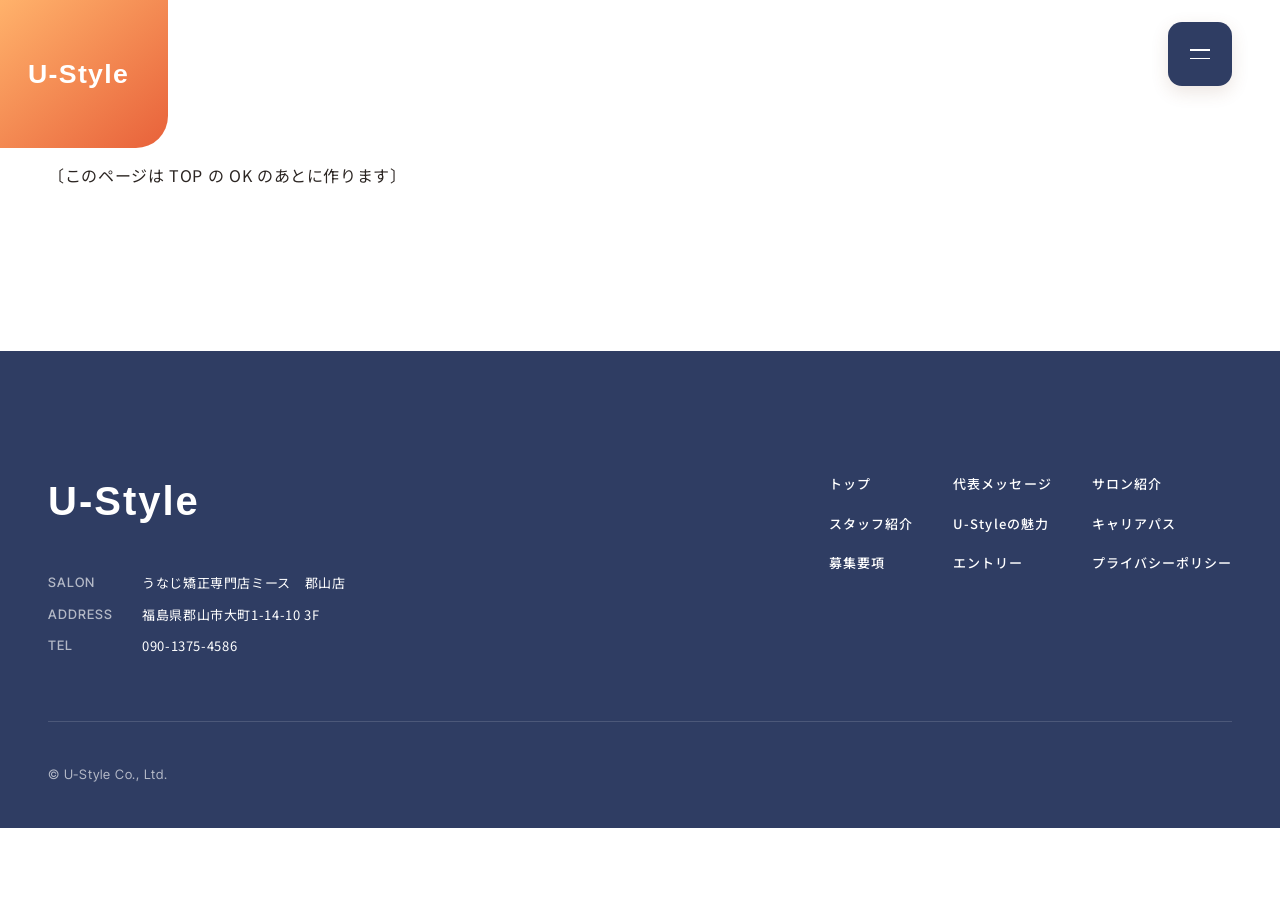
==== appeal/index.html @ cb7e6b41 "表示を更新（2026-11-25）" ====
<!doctype html>
<html lang="ja">
<head>
<meta charset="utf-8">
<meta name="viewport" content="width=device-width, initial-scale=1">
<meta name="robots" content="noindex, nofollow">
<meta name="generator" content="SPINOVA HP kit v1.0 master">
<title>U-Styleの魅力｜U-Style株式会社 採用サイト</title>
<meta name="description" content="〔このページの説明を1文で〕">
<meta property="og:type" content="article">
<meta property="og:site_name" content="U-Style株式会社 採用サイト">
<meta property="og:title" content="U-Styleの魅力｜U-Style株式会社 採用サイト">
<meta property="og:description" content="〔このページの説明を1文で〕">
<meta property="og:url" content="https://example-hp.pages.dev/appeal/">
<meta property="og:image" content="https://example-hp.pages.dev/assets/ogp.jpg?v=20261124a">
<meta property="og:image:width" content="1200">
<meta property="og:image:height" content="630">
<meta name="twitter:card" content="summary_large_image">
<meta name="twitter:image" content="https://example-hp.pages.dev/assets/ogp.jpg?v=20261124a">
<link rel="preconnect" href="https://fonts.googleapis.com">
<link rel="preconnect" href="https://fonts.gstatic.com" crossorigin>
<link href="https://fonts.googleapis.com/css2?family=Inter+Tight:wght@500;800&family=Noto+Sans+JP:wght@400;500;700&family=Shippori+Mincho+B1:wght@600&family=Zen+Kurenaido&display=swap" rel="stylesheet">
<link rel="icon" href="../assets/favicon.ico?v=20261125103106" sizes="any">
<link rel="icon" href="../assets/favicon-32.png?v=20261125103106" type="image/png" sizes="32x32">
<link rel="apple-touch-icon" href="../assets/apple-touch-icon.png?v=20261125103106">
<link rel="stylesheet" href="../tokens.css?v=20261125103106">
<link rel="stylesheet" href="../base.css?v=20261125103106">
<link rel="stylesheet" href="../style.css?v=20261125103106">
</head>
<body class="is-sub is-sub--appeal">

<header class="header header--corner">
  <a class="logo" href="../" aria-label="U-Style株式会社 トップへ">
    <img class="logo__w" src="../assets/logo_w.svg?v=20261125103106" alt="" width="168" height="60">
    <img class="logo__c" src="../assets/logo.svg?v=20261125103106" alt="" width="168" height="60">
  </a>
  <div class="header__acts">
    <button class="menu-btn" type="button" aria-expanded="false" aria-controls="drawer" aria-label="メニューを開く"><span></span><span></span></button>
  </div>
</header>

<div class="drawer" id="drawer">
  <ul class="drawer__list">
    <li style="--i:0"><a href="../"><span class="drawer__en" aria-hidden="true">TOP</span><span class="drawer__ja">トップ</span></a></li>
    <li style="--i:1"><a href="../message/"><span class="drawer__en" aria-hidden="true">MESSAGE</span><span class="drawer__ja">代表メッセージ</span></a></li>
    <li style="--i:2"><a href="../salon/"><span class="drawer__en" aria-hidden="true">SALON</span><span class="drawer__ja">サロン紹介</span></a></li>
    <li style="--i:3"><a href="../staff/"><span class="drawer__en" aria-hidden="true">STAFF</span><span class="drawer__ja">スタッフ紹介</span></a></li>
    <li style="--i:4"><a href="../appeal/" aria-current="page"><span class="drawer__en" aria-hidden="true">ABOUT U-Style</span><span class="drawer__ja">U-Styleの魅力</span></a></li>
    <li style="--i:5"><a href="../career/"><span class="drawer__en" aria-hidden="true">CAREER PATH</span><span class="drawer__ja">キャリアパス</span></a></li>
    <li style="--i:6"><a href="../requirements/"><span class="drawer__en" aria-hidden="true">RECRUIT</span><span class="drawer__ja">募集要項</span></a></li>
    <li style="--i:7"><a href="../entry/"><span class="drawer__en" aria-hidden="true">ENTRY</span><span class="drawer__ja">エントリー</span></a></li>
    <li style="--i:8"><a href="../privacy/"><span class="drawer__en" aria-hidden="true">PRIVACY POLICY</span><span class="drawer__ja">プライバシーポリシー</span></a></li>
  </ul>
</div>

<main>
<section class="sec" data-todo data-page-todo><div class="wrap"><p>〔このページは TOP の OK のあとに作ります〕</p></div></section>

</main>

<footer class="footer">
  <div class="wrap footer__top">
    <div class="footer__co">
      <a class="footer__logo" href="../" aria-label="U-Style株式会社 トップへ"><img src="../assets/logo_w.svg?v=20261125103106" alt="" width="168" height="60" loading="lazy"></a>
      <dl class="footer__info">
        <dt>SALON</dt><dd>うなじ矯正専門店ミース　郡山店</dd>
        <dt>ADDRESS</dt><dd>福島県郡山市大町<span class="nb">1-14-10 3F</span></dd>
        <dt>TEL</dt><dd><a class="nb" href="tel:09013754586">090-1375-4586</a></dd>
      </dl>
    </div>
    <ul class="footer__nav">
      <li><a href="../">トップ</a></li>
      <li><a href="../message/">代表メッセージ</a></li>
      <li><a href="../salon/">サロン紹介</a></li>
      <li><a href="../staff/">スタッフ紹介</a></li>
      <li><a href="../appeal/">U-Styleの魅力</a></li>
      <li><a href="../career/">キャリアパス</a></li>
      <li><a href="../requirements/">募集要項</a></li>
      <li><a href="../entry/">エントリー</a></li>
      <li><a href="../privacy/">プライバシーポリシー</a></li>
    </ul>
  </div>
  <p class="wrap footer__copy">© U-Style Co., Ltd.</p>
</footer>

<script src="../site.js?v=20261125103106"></script>
</body>
</html>
---- tokens.css ----
:root {
  
  --c-base: #ffffff;
  --c-cream: #fff9f6;    
  --c-peach: #fbeee5;    
  --c-sub: #ff7f55;      
  --c-sub-deep: #e8613a;
  --c-sub-ink: #a8401f;
  --c-sub-ghost: rgba(255, 255, 255, 0.16);
  --c-accent: #ff7f55;
  --c-accent-2: #ffb26b;  
  --c-pink: #e8508a;      
  --c-navy: #2f3d63;      
  --c-pale: #fbeee5;
  --c-ink: #2b2522;
  --c-ink-soft: #6b5f59;
  --c-line: #efdcd0;
  --c-dark: #2f3d63;
  --c-dark-text: #ffffff;
  --c-dark-soft: rgba(255, 255, 255, 0.64);
  --c-dark-ghost: rgba(255, 255, 255, 0.14);
  --c-on-photo: #ffffff;
  --c-shade: rgba(8, 14, 36, 0.62);
  --c-shade-0: rgba(8, 14, 36, 0);
  --c-shade-side: rgba(12, 26, 69, 0.86);
  --c-wash: rgba(255, 249, 246, 0.86);   
  --c-wash-0: rgba(255, 249, 246, 0);
  --c-veil: rgba(255, 250, 247, 0.18);   
  --c-veil-0: rgba(255, 250, 247, 0.12);
  --c-tag: rgba(255, 255, 255, 0.92);    
  --c-drop: rgba(120, 70, 40, 0.14);     
  --c-ph-1: #f6e6dc;
  --c-ph-2: #8e9bb3;

  
  --ff-body: "Noto Sans JP", "Hiragino Sans", "Hiragino Kaku Gothic ProN", "Yu Gothic", sans-serif;
  --ff-en: "Inter Tight", "Helvetica Neue", Arial, sans-serif;
  --ff-min: "Shippori Mincho B1", "Hiragino Mincho ProN", "Yu Mincho", serif;
  --ff-hand: "Zen Kurenaido", "Klee One", "Hiragino Maru Gothic ProN", sans-serif;   

  
  --fs-body: 15px;
  --fw-body: 400;
  --lh-body: 1.95;
  --ls-body: 0.04em;
  --fs-small: 13px;
  --fs-label: 14px;
  --fs-nav: 14px;
  --fs-input: 16px;
  --fs-lead: clamp(22px, 2.8vw, 42px);
  --lh-lead: 1.55;
  --fs-head: clamp(20px, 2.2vw, 30px);
  --lh-head: 1.6;
  --fs-en-l: clamp(40px, 6.4vw, 112px);
  --lh-en: 0.9;
  --ls-en: -0.04em;

  
  --sp-1: 8px;
  --sp-p: 16px;
  --sp-b: 32px;
  --sp-g: 48px;
  --sp-s: 80px;
  --sec-y: 96px;
  --gutter: 20px;
  --frame: 10px;
  --wrap: 1200px;
  --radius: 12px;

  
  --header-h: 64px;
  --btn-arw: 40px;
  --label-col: 7em;

  
  --ease: cubic-bezier(0.22, 1, 0.36, 1);
  --dur-rv: 0.9s;
  --loading-dur: 1.4s;   
}
@media (min-width: 960px) {
  :root {
    --fs-body: 16px;
    --sp-p: 20px;
    --sp-b: 40px;
    --sp-g: 64px;
    --sp-s: 120px;
    --sec-y: 160px;
    --gutter: 48px;
    --frame: 16px;
    --header-h: 88px;
    --btn-arw: 46px;
  }
}
@media (min-width: 1600px) {
  :root { --fs-body: 17px; --wrap: 1400px; --sp-s: 140px; --sec-y: 190px; }
}
---- base.css ----
*, *::before, *::after { box-sizing: border-box; }
html { -webkit-text-size-adjust: 100%; scroll-padding-top: var(--header-h); }
body {
  margin: 0;
  background: var(--c-base);
  color: var(--c-ink);
  font-family: var(--ff-body);
  font-size: var(--fs-body);
  font-weight: var(--fw-body);
  line-height: var(--lh-body);
  letter-spacing: var(--ls-body);
  line-break: strict;
  word-break: keep-all;
  overflow-wrap: anywhere;
  overflow-x: clip;
}
img, svg { display: block; max-width: 100%; height: auto; }
a { color: inherit; text-decoration: none; }
ul, ol, dl, dd, figure { margin: 0; padding: 0; list-style: none; }
h1, h2, h3, p { margin: 0; font-weight: inherit; }

.nb { white-space: nowrap; }
.cl { display: inline-block; max-width: 100%; }
.vh { position: absolute; width: 1px; height: 1px; overflow: hidden; clip-path: inset(50%); white-space: nowrap; }

.wrap { width: min(100% - var(--gutter) * 2, var(--wrap)); margin-inline: auto; }
.sec { position: relative; padding-block: var(--sec-y); }
.txt { display: grid; gap: var(--sp-p); }
.lead { font-family: var(--ff-min); font-weight: 600; font-size: var(--fs-lead); line-height: var(--lh-lead); letter-spacing: 0.06em; }
.head3 { font-size: var(--fs-head); line-height: var(--lh-head); font-weight: 700; letter-spacing: 0.06em; }

.ttl { display: grid; gap: var(--sp-p); }
.ttl__en {
  display: flex;
  flex-wrap: wrap;
  column-gap: 0.22em;
  font-family: var(--ff-en);
  font-weight: 800;
  font-size: var(--fs-en-l);
  line-height: var(--lh-en);
  letter-spacing: var(--ls-en);
}
.ttl__ja { display: flex; align-items: center; gap: 12px; font-size: var(--fs-label); font-weight: 500; letter-spacing: 0.12em; }
.ttl__ja::before { content: ""; width: 24px; height: 1px; background: currentColor; }

.mask { display: block; overflow: hidden; white-space: nowrap; padding: 0.14em 0.1em 0.08em; margin: -0.14em -0.1em -0.08em; }
.mask > span { display: block; transform: translateY(105%); transition: transform 1.1s var(--ease); }
.is-on > .mask > span { transform: none; transition-delay: calc(var(--m, 0) * 0.1s); }   

.btn {
  display: inline-flex;
  align-items: center;
  gap: 24px;
  padding: 6px 6px 6px 30px;
  border: 1px solid currentColor;
  border-radius: 999px;
  font-size: var(--fs-label);
  font-weight: 700;
  letter-spacing: 0.08em;
  transition: background-color 0.35s var(--ease), color 0.35s var(--ease), border-color 0.35s var(--ease);
}
.btn__arw {
  display: grid;
  place-items: center;
  width: var(--btn-arw);
  aspect-ratio: 1;
  border-radius: 50%;
  background: var(--c-sub);
  color: var(--c-base);
  transition: transform 0.35s var(--ease);
}
.btn__arw svg { width: 16px; }
.btn--w .btn__arw { background: var(--c-base); color: var(--c-sub); }
@media (hover: hover) {
  .btn:hover { background: var(--c-ink); color: var(--c-base); border-color: var(--c-ink); }
  .btn--w:hover { background: var(--c-base); color: var(--c-sub-deep); border-color: var(--c-base); }
  .btn:hover .btn__arw { transform: translateX(4px); }
}

.header {
  position: fixed;
  inset: 0 0 auto;
  z-index: 50;
  height: var(--header-h);
  display: flex;
  align-items: center;
  justify-content: space-between;
  padding-inline: var(--gutter);
  color: var(--c-on-photo);
  transition: background-color 0.4s var(--ease), color 0.4s var(--ease), box-shadow 0.4s var(--ease);
}
.header.is-scrolled { background: var(--c-base); color: var(--c-ink); box-shadow: 0 1px 0 var(--c-line); }
.logo { position: relative; display: block; width: clamp(150px, 14vw, 230px); }
.logo img { width: 100%; height: auto; transition: opacity 0.4s var(--ease); }
.logo__c { position: absolute; inset: 0; opacity: 0; }
.header.is-scrolled .logo__w { opacity: 0; }
.header.is-scrolled .logo__c { opacity: 1; }
.nav { display: none; }
.nav__list { display: flex; gap: clamp(24px, 2.4vw, 44px); font-size: var(--fs-nav); font-weight: 500; letter-spacing: 0.08em; white-space: nowrap; }
.nav__list a { position: relative; }
.nav__list a::after { content: ""; position: absolute; left: 0; right: 0; bottom: -6px; height: 1px; background: currentColor; transform: scaleX(0); transform-origin: right; transition: transform 0.4s var(--ease); }
.nav__list a[aria-current="page"]::after { transform: scaleX(1); }
@media (hover: hover) { .nav__list a:hover::after { transform: scaleX(1); transform-origin: left; } }
.header__acts { display: flex; align-items: center; gap: 10px; }
.pill {
  display: none;
  place-items: center;
  min-height: 44px;
  padding-inline: 26px;
  border-radius: 999px;
  background: var(--c-sub);
  color: var(--c-base);
  font-family: var(--ff-en);
  font-weight: 500;
  font-size: var(--fs-label);
  letter-spacing: 0.08em;
}
.menu-btn {
  display: grid;
  place-content: center;
  gap: 7px;
  width: 48px;
  aspect-ratio: 1;
  border: 0;
  border-radius: 50%;
  background: var(--c-sub);
  cursor: pointer;
}
.menu-btn span { display: block; width: 20px; height: 1.5px; background: var(--c-base); transition: transform 0.4s var(--ease); }
.menu-btn[aria-expanded="true"] span:first-child { transform: translateY(4.25px) rotate(45deg); }
.menu-btn[aria-expanded="true"] span:last-child { transform: translateY(-4.25px) rotate(-45deg); }
@media (min-width: 960px) {
  .nav { display: block; margin-left: auto; margin-right: clamp(28px, 2.6vw, 48px); }
  .pill { display: inline-grid; }
  .menu-btn { display: none; }
}

.drawer {
  position: fixed;
  inset: 0;
  z-index: 40;
  display: flex;
  flex-direction: column;
  gap: var(--sp-g);
  padding: calc(var(--header-h) + var(--sp-b)) var(--gutter) var(--sp-g);
  overflow: hidden auto;
  overscroll-behavior: contain;
  background: var(--c-sub);
  color: var(--c-base);
  clip-path: circle(0 at calc(100% - var(--gutter) - 24px) calc(var(--header-h) / 2));
  visibility: hidden;
  transition: clip-path 0.6s cubic-bezier(0.7, 0, 0.3, 1), visibility 0s 0.6s;
}
.drawer.is-open { clip-path: circle(150% at calc(100% - var(--gutter) - 24px) calc(var(--header-h) / 2)); visibility: visible; transition: clip-path 0.7s cubic-bezier(0.7, 0, 0.3, 1); }
.drawer > :first-child { margin-top: auto; }
.drawer > :last-child { margin-bottom: auto; }
.drawer__list { display: grid; gap: var(--sp-p); }
.drawer__list a { display: grid; gap: 2px; }
.drawer__en { font-family: var(--ff-en); font-weight: 800; font-size: 34px; line-height: 1; letter-spacing: -0.03em; }
.drawer__ja { font-size: var(--fs-small); letter-spacing: 0.12em; opacity: 0.8; }

.drawer__row { display: flex; align-items: center; justify-content: space-between; gap: var(--sp-p); }
.drawer__pm { position: relative; flex: none; width: 44px; aspect-ratio: 1; padding: 0; border: 1px solid var(--c-sub-ghost); border-radius: 50%; background: none; color: inherit; cursor: pointer; }
.drawer__pm::before, .drawer__pm::after { content: ""; position: absolute; left: 50%; top: 50%; width: 14px; height: 1.5px; margin: -0.75px 0 0 -7px; background: currentColor; transition: transform 0.35s var(--ease); }
.drawer__pm::after { transform: rotate(90deg); }
.drawer__has-sub.is-sub-open .drawer__pm::after { transform: none; }
.drawer__fold { display: grid; grid-template-rows: 0fr; visibility: hidden; transition: grid-template-rows 0.4s var(--ease), visibility 0s 0.4s; }
.drawer__has-sub.is-sub-open .drawer__fold { grid-template-rows: 1fr; visibility: visible; transition: grid-template-rows 0.4s var(--ease); }
.drawer__sub { display: grid; gap: var(--sp-1); min-height: 0; overflow: hidden; padding-left: var(--sp-p); }
.drawer__sub > li:first-child { padding-top: var(--sp-p); }
.drawer__sub a { display: block; padding-block: 4px; font-size: var(--fs-label); letter-spacing: 0.08em; }
.drawer__tel { display: grid; gap: 2px; padding-top: var(--sp-b); border-top: 1px solid var(--c-sub-ghost); }
.drawer__tel-label { font-size: var(--fs-small); }
.drawer__tel-num { font-family: var(--ff-en); font-weight: 500; font-size: 26px; letter-spacing: 0.04em; }
.drawer li, .drawer__tel { opacity: 0; }
.drawer.is-open li, .drawer.is-open .drawer__tel { animation: drawer-in 0.7s var(--ease) calc(0.25s + var(--i, 0) * 0.06s) both; }
@keyframes drawer-in { from { opacity: 0; transform: translateY(24px); } to { opacity: 1; transform: none; } }
@media (min-width: 960px) { .drawer { display: none; } }
html.is-locked { overflow: hidden; }

.sub-hero { padding-top: calc(var(--header-h) + var(--sp-s)); padding-bottom: var(--sp-g); }
.sub-hero + .sec { padding-top: var(--sp-g); }
.sub-hero__head { display: grid; gap: var(--sp-b); }
.crumb { display: flex; flex-wrap: wrap; gap: 0 12px; font-size: var(--fs-small); color: var(--c-ink-soft); }
.crumb li + li::before { content: "/"; margin-right: 12px; }

.info { display: grid; grid-template-columns: var(--label-col) 1fr; border-top: 1px solid var(--c-line); }
.info dt, .info dd { padding-block: var(--sp-p); border-bottom: 1px solid var(--c-line); }
.info dt { font-weight: 700; letter-spacing: 0.08em; }
.info dd { padding-left: var(--sp-p); }
@media (max-width: 599px) {
  .info { grid-template-columns: 1fr; }
  .info dt { padding-bottom: 0; border-bottom: 0; }
  .info dd { padding-left: 0; padding-top: var(--sp-1); }
}

.form { display: grid; gap: var(--sp-b); }
.field { display: grid; gap: var(--sp-1); }
.field__label { display: flex; align-items: center; gap: 10px; font-weight: 700; letter-spacing: 0.06em; }
.field__req { padding: 2px 8px; border-radius: 4px; background: var(--c-sub); color: var(--c-base); font-size: var(--fs-small); font-weight: 500; line-height: 1.6; }
.field__input {
  width: 100%;
  min-height: 52px;
  padding: 12px 16px;
  border: 1px solid var(--c-line);
  border-radius: 8px;
  background: var(--c-base);
  color: var(--c-ink);
  font: inherit;
  font-size: var(--fs-input);
}
textarea.field__input { min-height: 200px; resize: vertical; }

select.field__input {
  appearance: none;
  padding-right: 48px;
  background-image: linear-gradient(45deg, transparent 50%, currentColor 50%), linear-gradient(135deg, currentColor 50%, transparent 50%);
  background-position: calc(100% - 26px) 50%, calc(100% - 20px) 50%;
  background-size: 6px 6px;
  background-repeat: no-repeat;
}
.form__agree { display: flex; align-items: center; justify-content: center; gap: 10px; }
.form__send { justify-self: center; min-width: min(100%, 320px); justify-content: space-between; cursor: pointer; background: transparent; font: inherit; color: inherit; }

.footer { position: relative; overflow: hidden; background: var(--c-dark); color: var(--c-dark-text); padding-top: var(--sp-s); font-size: var(--fs-small); }
.footer__top { display: grid; gap: var(--sp-g); padding-bottom: var(--sp-g); border-bottom: 1px solid var(--c-dark-ghost); }
.footer__co { display: grid; gap: var(--sp-b); }
.footer__logo { display: block; width: min(240px, 70%); }
.footer__info { display: grid; grid-template-columns: 6em 1fr; gap: 8px 16px; line-height: 1.8; }
.footer__info dt { font-family: var(--ff-en); font-weight: 500; letter-spacing: 0.08em; color: var(--c-dark-soft); }
.footer__nav { display: grid; grid-template-columns: repeat(2, max-content); gap: 14px 40px; font-weight: 500; letter-spacing: 0.08em; }
.footer__copy { padding-block: var(--sp-b); font-family: var(--ff-en); color: var(--c-dark-soft); letter-spacing: 0.06em; }
@media (min-width: 960px) {
  .footer__top { grid-template-columns: 1fr auto; align-items: start; }
  .footer__nav { grid-template-columns: repeat(3, max-content); }
}

.loading { position: fixed; inset: 0; z-index: 90; display: grid; place-items: center; background: var(--c-base); pointer-events: none; animation: loading-out 0.8s var(--ease) var(--loading-dur) forwards; }
.loading__logo { width: min(220px, 56vw); animation: loading-in 0.9s var(--ease) both; }
@keyframes loading-out { to { opacity: 0; visibility: hidden; } }
@keyframes loading-in { from { opacity: 0; transform: translateY(12px); } }
@media (prefers-reduced-motion: reduce) { .loading { display: none; } }

.rv { opacity: 0; transform: translateY(28px); transition: opacity var(--dur-rv) var(--ease), transform var(--dur-rv) var(--ease); }
.rv.is-on { opacity: 1; transform: none; transition-delay: var(--rv-delay, 0s); }

@media (prefers-reduced-motion: reduce) {
  *, *::before, *::after { animation-duration: 0.01ms !important; animation-iteration-count: 1 !important; transition-duration: 0.01ms !important; }
}
---- style.css ----
.fv__photo, .about__photo, .media__img, .company__photo, .duo__photo, .row__img { overflow: hidden; background: var(--c-ph-1); }
.about__photo, .media__img, .company__photo, .row__img { position: relative; }
.fv__photo img, .about__photo img, .media__img img, .company__photo img, .duo__photo img, .row__img img { width: 100%; height: 100%; object-fit: cover; }

.header--corner { align-items: flex-start; padding-left: 0; padding-top: 0; }
.header--corner .logo { display: grid; place-items: center; width: 108px; height: 92px; padding: 0 16px; border-bottom-right-radius: 22px; background: linear-gradient(140deg, var(--c-accent-2), var(--c-sub-deep)); }
.header--corner .logo__c { display: none; }
.header--corner.is-scrolled .logo__w { opacity: 1; }
.header--corner .header__acts { padding-top: 14px; }
.header--corner .menu-btn { display: grid; width: 52px; border-radius: 12px; background: var(--c-navy); box-shadow: 0 6px 18px var(--c-drop); }
.header--corner.is-scrolled { background: none; box-shadow: none; }
#drawer { display: flex; background: var(--c-navy); }
@media (min-width: 960px) {
  .header--corner .logo { width: 168px; height: 148px; padding: 0 28px; border-bottom-right-radius: 32px; }
  .header--corner .header__acts { padding-top: 22px; }
  .header--corner .menu-btn { width: 64px; border-radius: 14px; }
}

.fv { position: relative; height: 100svh; min-height: 600px; overflow: hidden; background: var(--c-cream); }
.fv__pics { position: absolute; inset: 0; }
.fv__pic { position: absolute; inset: 0; overflow: hidden; background: var(--c-ph-1); }
.fv__pic img { width: 100%; height: 100%; object-fit: cover; object-position: 90% 0; animation: fv-zoom 3.5s var(--ease) both; }
.fv__pic::after { content: ""; position: absolute; inset: 0; background: linear-gradient(180deg, var(--c-veil) 0, var(--c-veil) 34%, var(--c-wash) 62%, var(--c-wash) 100%); }
.fv__body { position: absolute; z-index: 2; left: var(--gutter); right: var(--gutter); bottom: var(--sp-b); display: grid; gap: var(--sp-p); }
.fv__catch { display: grid; gap: 6px; justify-items: start; font-family: var(--ff-hand); font-weight: 400; font-size: clamp(30px, 8.6vw, 40px); line-height: 1.3; letter-spacing: 0.04em; color: var(--c-ink); transform: rotate(-4deg); transform-origin: left bottom; }
.fv__ln { position: relative; padding: 0 4px 8px; }
.fv__ln::after { content: ""; position: absolute; left: 0; right: -10px; bottom: 2px; height: 3px; border-radius: 3px; background: linear-gradient(90deg, var(--c-pink), var(--c-accent-2)); transform: scaleX(0); transform-origin: left; animation: fv-line 0.9s var(--ease) calc(0.9s + var(--n, 0) * 0.25s) both; }
.fv__ln:nth-child(2) { --n: 1; }
.fv__ln:nth-child(3) { --n: 2; }
.fv__ln--sub { font-size: 0.56em; color: var(--c-navy); }
.fv__tx { display: block; animation: fv-in 1s var(--ease) calc(0.6s + var(--n, 0) * 0.25s) both; }
.fv__tags { display: flex; flex-wrap: wrap; gap: 10px; margin-top: var(--sp-1); font-size: var(--fs-small); font-weight: 700; letter-spacing: 0.06em; }
.fv__tags li { position: relative; padding: 9px 18px 9px 38px; border-radius: 999px; background: var(--c-tag); box-shadow: 0 4px 14px var(--c-drop); animation: fv-in 0.9s var(--ease) calc(1.5s + var(--n, 0) * 0.12s) both; }
.fv__tags li:nth-child(2) { --n: 1; }
.fv__tags li:nth-child(3) { --n: 2; }
.fv__tags li::before { content: ""; position: absolute; left: 17px; top: 50%; width: 11px; height: 6px; margin-top: -5px; border-left: 3px solid var(--c-sub); border-bottom: 3px solid var(--c-sub); transform: rotate(-45deg); }
.fv__cta { display: flex; align-items: center; justify-content: center; gap: 14px; min-height: 60px; padding: 0 32px; border-radius: 10px; background: linear-gradient(100deg, var(--c-sub), var(--c-sub-deep)); color: var(--c-base); font-size: 19px; font-weight: 700; letter-spacing: 0.08em; box-shadow: 0 10px 24px var(--c-drop); animation: fv-in 0.9s var(--ease) 1.8s both; }
.fv__cta svg { width: 24px; flex: none; transition: transform 0.4s var(--ease); }
.fv__cta:hover svg { transform: translateX(5px); }
@keyframes fv-zoom { from { transform: scale(1.2); } }
@keyframes fv-in { from { opacity: 0; transform: translateY(18px); } }
@keyframes fv-line { to { transform: scaleX(1); } }
body:has(.loading) :is(.fv__pic img, .fv__tx, .fv__tags li, .fv__cta) { animation-delay: calc(var(--loading-dur) + 0.2s + var(--n, 0) * 0.2s); }
body:has(.loading) .fv__ln::after { animation-delay: calc(var(--loading-dur) + 0.6s + var(--n, 0) * 0.25s); }
@media (min-width: 960px) {
  .fv { min-height: 640px; max-height: 1080px; }
  .fv__pic img { object-position: 50% 10%; }
  .fv__pic::after { background: linear-gradient(90deg, var(--c-wash) 0, var(--c-veil) 46%, var(--c-veil-0) 72%), var(--c-veil-0); }
  .fv__body { left: 8%; right: 8%; top: 31%; bottom: 8%; grid-template-columns: auto 1fr; grid-template-rows: auto 1fr; column-gap: var(--sp-g); row-gap: 0; }
  .fv__catch { grid-column: 1 / -1; font-size: clamp(50px, 4.4vw, 80px); gap: 10px; }
  .fv__ln::after { height: 4px; }
  .fv__tags { align-self: end; gap: 16px; font-size: 16px; }
  .fv__tags li { padding: 12px 24px 12px 46px; }
  .fv__tags li::before { left: 21px; }
  .fv__cta { align-self: end; justify-self: end; min-width: 400px; min-height: 72px; font-size: 20px; }
}
@media (prefers-reduced-motion: reduce) {
  .fv :is(.fv__pic img, .fv__tx, .fv__tags li, .fv__cta) { animation: none; }
  .fv .fv__ln::after { animation: none; transform: none; }
}

.hd { display: grid; gap: 10px; justify-items: start; }
.hd--c { justify-items: center; text-align: center; }
.hd__en { font-family: var(--ff-en); font-weight: 500; font-size: var(--fs-small); letter-spacing: 0.4em; color: var(--c-sub-deep); }
.hd__ja { font-size: clamp(26px, 3vw, 40px); font-weight: 700; line-height: 1.4; letter-spacing: 0.06em; }
.sec__more { margin-top: var(--sp-g); display: flex; justify-content: center; }
.msg__lead, .salon__lead, .staff__lead, .career__lead, .req__lead { font-size: clamp(19px, 2vw, 26px); font-weight: 700; line-height: 1.7; letter-spacing: 0.06em; }

.msg { background: var(--c-cream); }
.msg__in { display: grid; gap: var(--sp-g); align-items: center; }
.msg__txt { display: grid; gap: var(--sp-b); justify-items: start; }
.msg__txt > .hd { margin-bottom: var(--sp-1); }
.msg__pic { overflow: hidden; border-radius: var(--radius); background: var(--c-peach); }
.msg__pic img { width: 100%; aspect-ratio: 3 / 2; object-fit: cover; }
@media (min-width: 960px) { .msg__in { grid-template-columns: 1fr 1fr; column-gap: var(--sp-s); } }

.salon { background: var(--c-peach); }
.salon__in { display: grid; }
.salon__pic { overflow: hidden; border-radius: var(--radius); }
.salon__pic img { width: 100%; aspect-ratio: 4 / 3; object-fit: cover; }
.salon__card { position: relative; display: grid; gap: var(--sp-b); justify-items: start; margin: calc(var(--sp-g) * -1) var(--sp-p) 0; padding: var(--sp-g) var(--sp-b); border-radius: var(--radius); background: var(--c-base); box-shadow: 0 12px 32px var(--c-drop); }
@media (min-width: 960px) {
  .salon__in { grid-template-columns: 7fr 5fr; align-items: center; }
  .salon__card { margin: 0 0 0 calc(var(--sp-s) * -1); padding: var(--sp-s) var(--sp-g); }
}

.staff { background: var(--c-cream); overflow: hidden; }
.staff__in { display: grid; gap: var(--sp-g); align-items: center; }
.staff__txt { display: grid; gap: var(--sp-b); justify-items: start; }
.staff__pics { position: relative; padding-bottom: 18%; }
.staff__pic { overflow: hidden; border-radius: var(--radius); }
.staff__pic img { width: 100%; height: 100%; object-fit: cover; }
.staff__pic--main { width: 62%; aspect-ratio: 3 / 4; }
.staff__pic--main img { object-position: 50% 10%; }
.staff__pic--sub { position: absolute; right: 0; bottom: 0; width: 54%; aspect-ratio: 3 / 2; border: 6px solid var(--c-base); box-shadow: 0 12px 32px var(--c-drop); }
@media (min-width: 960px) { .staff__in { grid-template-columns: 5fr 7fr; column-gap: var(--sp-s); } .staff__pics { padding-bottom: 12%; } .staff__pic--main { width: 56%; margin-left: 6%; } }

.appeal { background: var(--c-peach); }
.pts { display: grid; gap: var(--sp-b); margin-top: var(--sp-g); }
.pt { display: grid; gap: var(--sp-p); justify-items: center; align-content: start; padding: var(--sp-g) var(--sp-p); border-radius: calc(var(--radius) * 1.5); background: var(--c-base); text-align: center; }
.pt__ic { width: 64px; color: var(--c-sub-deep); }
.pt__en { font-family: var(--ff-en); font-weight: 500; font-size: var(--fs-small); letter-spacing: 0.12em; color: var(--c-sub-deep); }
.pt__ttl { font-size: clamp(20px, 1.6vw, 23px); font-weight: 700; line-height: 1.45; letter-spacing: 0.04em; }
.pt__mk { padding: 0 4px; background: linear-gradient(transparent 62%, var(--c-peach) 62%); -webkit-box-decoration-break: clone; box-decoration-break: clone; }
.pt__txt { font-size: var(--fs-label); line-height: 1.9; color: var(--c-ink-soft); }
@media (min-width: 640px) { .pts { grid-template-columns: repeat(2, 1fr); } }
@media (min-width: 1100px) { .pts { grid-template-columns: repeat(4, 1fr); } }

.req { overflow: hidden; }
.req__bg { position: absolute; inset: 0; }
.req__bg img { width: 100%; height: 100%; object-fit: cover; }
.req__bg::after { content: ""; position: absolute; inset: 0; background: var(--c-veil); }
.req__card { position: relative; display: grid; gap: var(--sp-b); justify-items: center; max-width: 720px; margin-inline: auto; padding: var(--sp-g) var(--sp-b); border-radius: var(--radius); background: var(--c-tag); text-align: center; box-shadow: 0 12px 32px var(--c-drop); }
@media (min-width: 960px) { .req__card { padding: var(--sp-s) var(--sp-g); } }

.career { background: var(--c-cream); }
.career__in { display: grid; gap: var(--sp-g); }
.career__txt { display: grid; gap: var(--sp-b); justify-items: start; }
.career__pic { overflow: hidden; border-radius: var(--radius); box-shadow: 0 12px 32px var(--c-drop); }
.career__pic img { width: 100%; aspect-ratio: 1600 / 902; object-fit: cover; }
@media (min-width: 960px) { .career__in { grid-template-columns: 4fr 8fr; align-items: center; column-gap: var(--sp-s); } }

.entry-band { padding-block: var(--sp-s); background: linear-gradient(120deg, var(--c-peach), var(--c-cream) 50%, var(--c-peach)); }
.entry-band__in { display: grid; gap: var(--sp-p); justify-items: center; text-align: center; }
.entry-band__en { font-family: var(--ff-en); font-weight: 500; font-size: clamp(48px, 7vw, 96px); line-height: 1; letter-spacing: 0.08em; color: var(--c-sub-deep); }
.entry-band__txt { font-size: clamp(17px, 1.6vw, 20px); font-weight: 700; letter-spacing: 0.08em; }
.entry-band__btn { justify-self: center; margin-top: var(--sp-p); width: min(100%, 420px); animation: none; }

.cards { display: grid; gap: var(--sp-b); }
.card { display: grid; gap: var(--sp-p); padding: var(--sp-b); border-radius: var(--radius); background: var(--c-sub-ink); color: var(--c-base); }
.card__no { font-family: var(--ff-en); font-weight: 800; font-size: 48px; line-height: 1; color: var(--c-accent); }
@media (min-width: 960px) { .cards { grid-template-columns: repeat(3, 1fr); } }

.rows { display: grid; gap: var(--sp-s); }
.row { display: grid; gap: var(--sp-b); }
.row__img { aspect-ratio: 3 / 2; border-radius: var(--radius); }
.row__txt { display: grid; gap: var(--sp-p); align-content: center; }
@media (min-width: 960px) {
  .row { grid-template-columns: 1fr 1fr; column-gap: var(--sp-s); }
  .row:nth-child(even) .row__img { order: 2; }
}

.contact__in { display: grid; gap: var(--sp-g); max-width: 760px; }
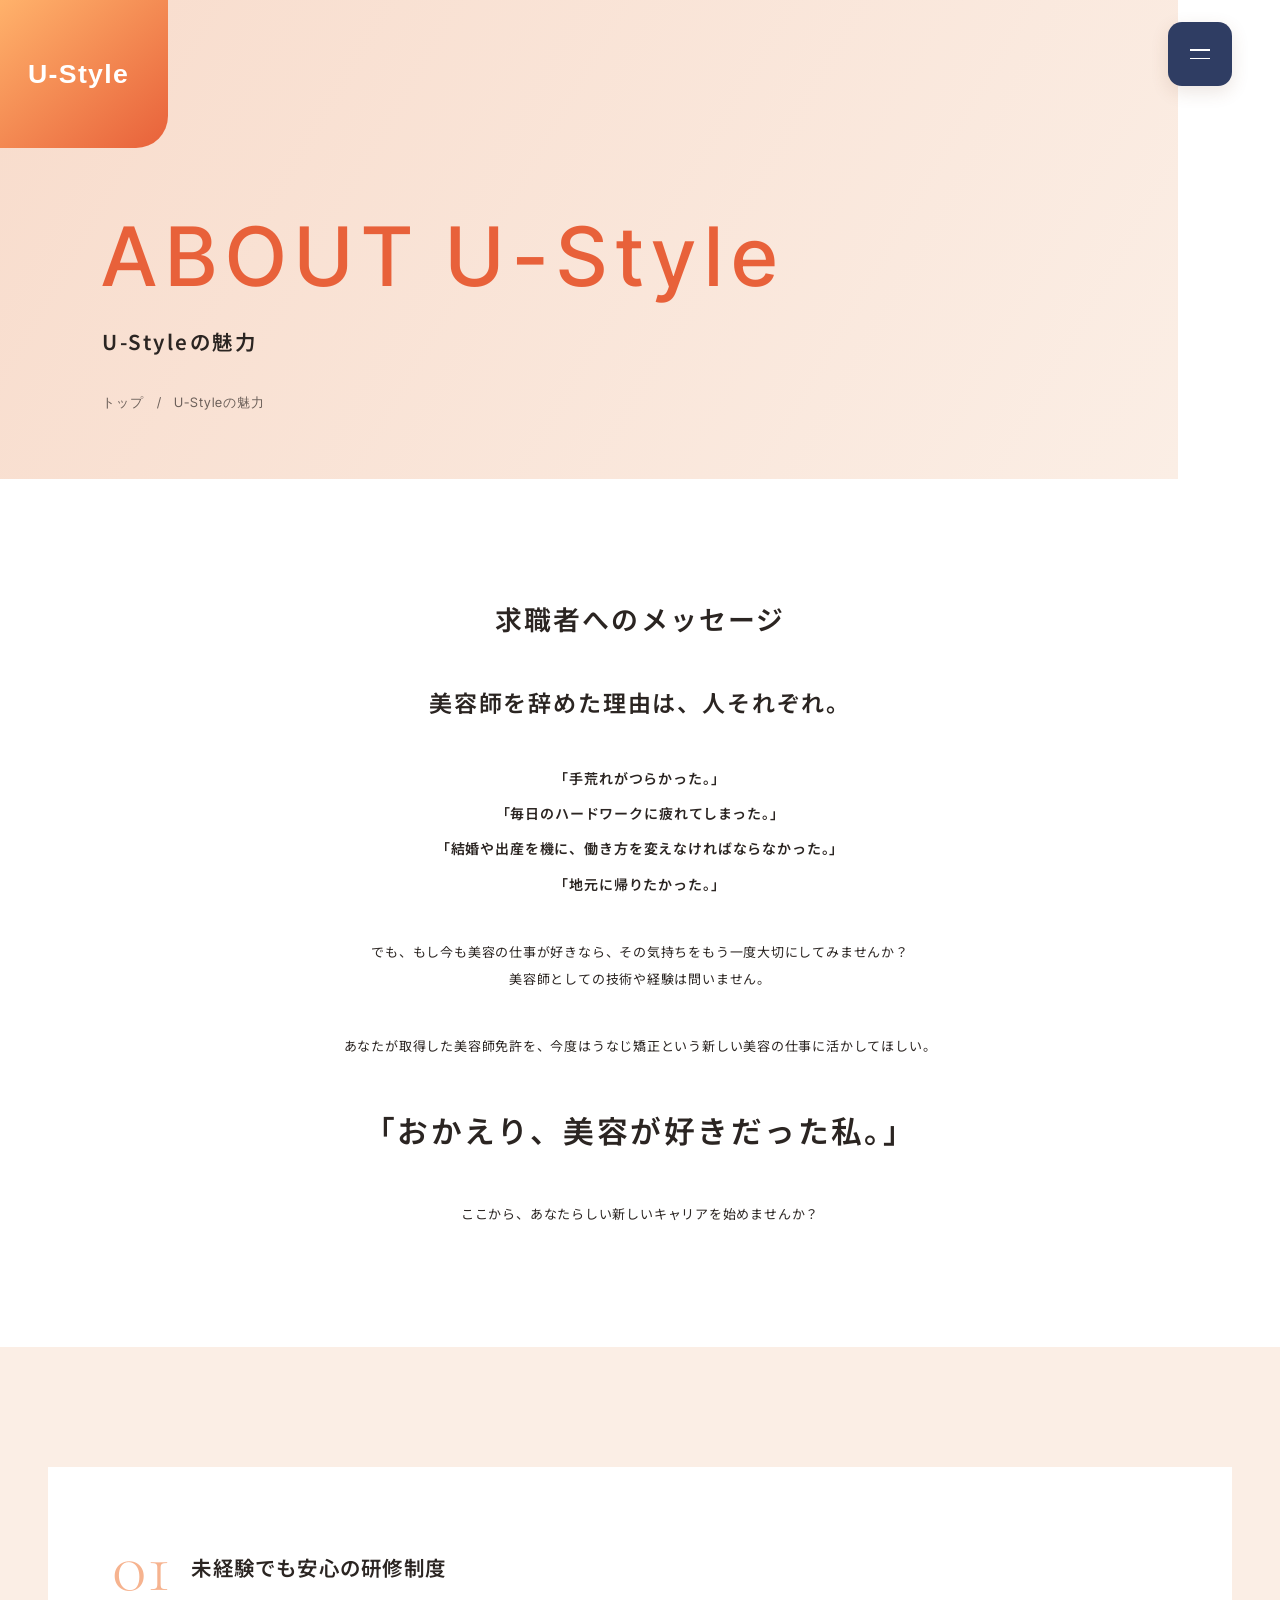
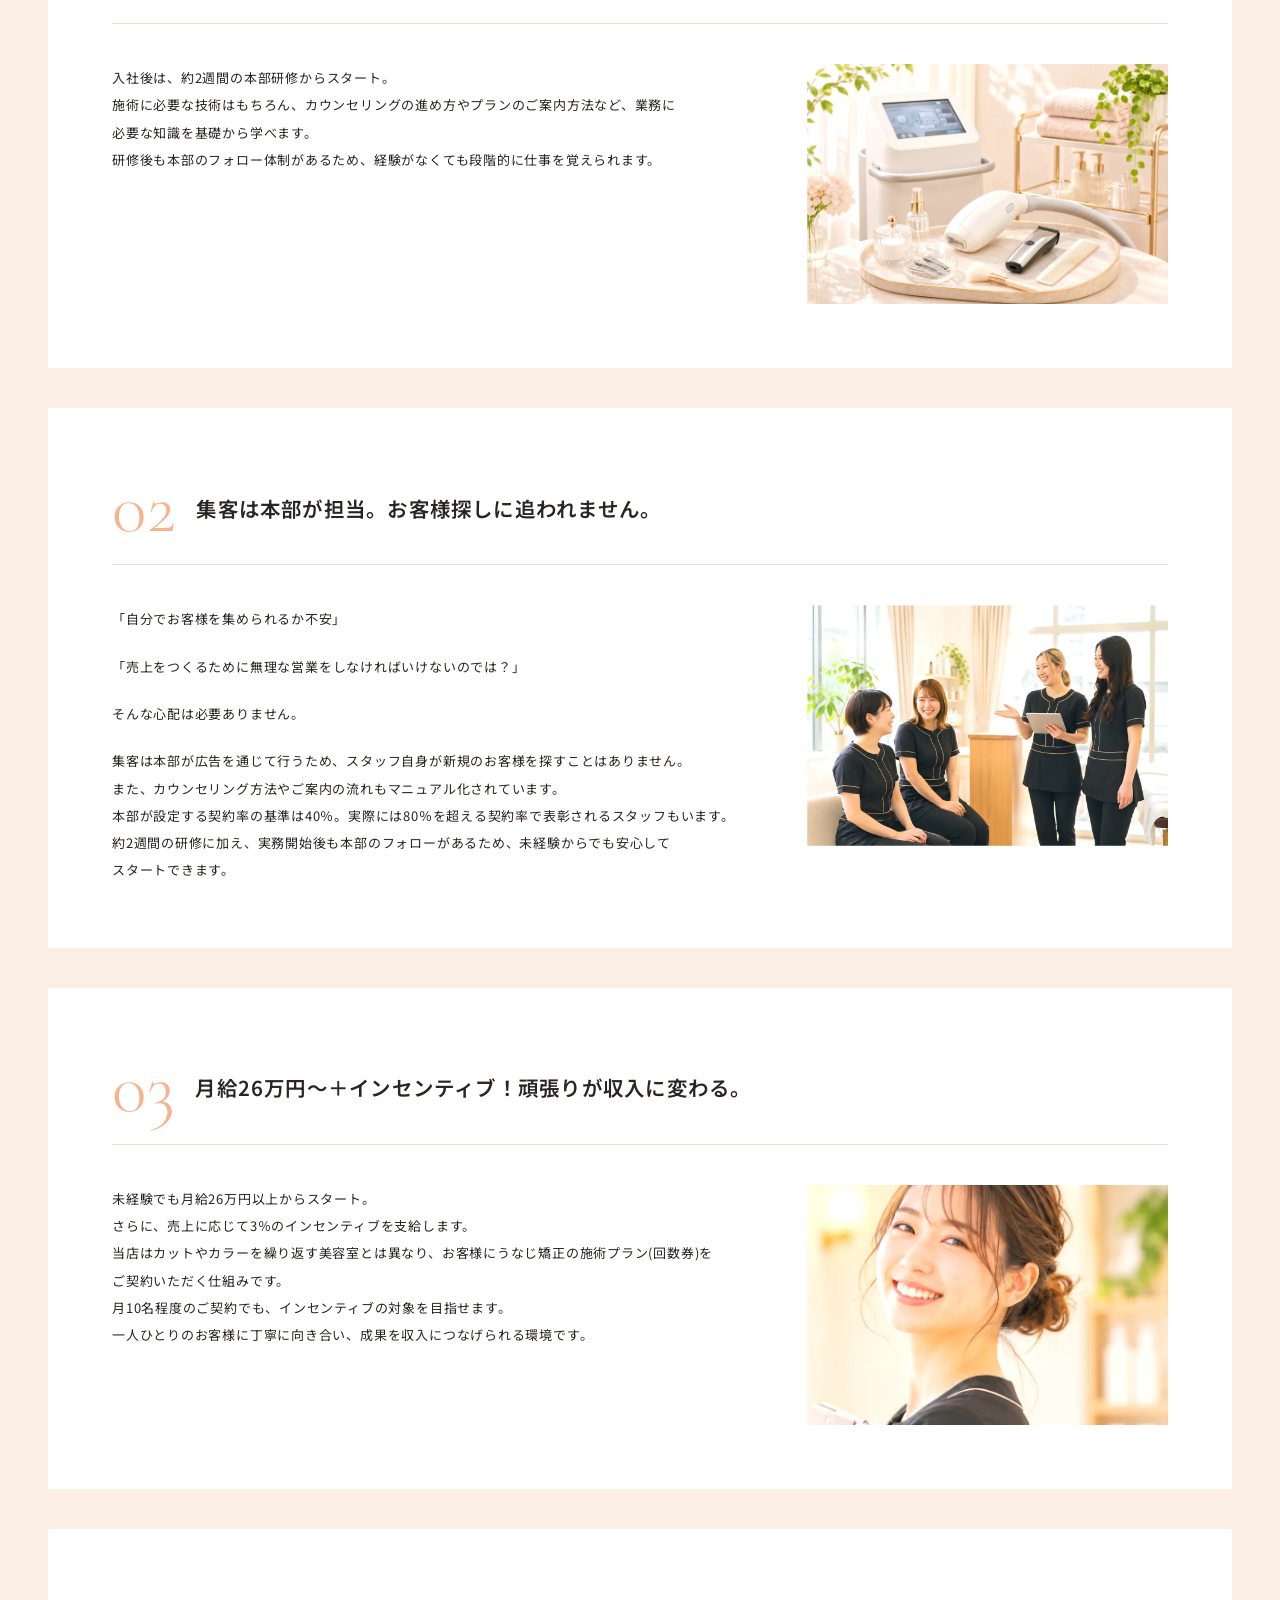
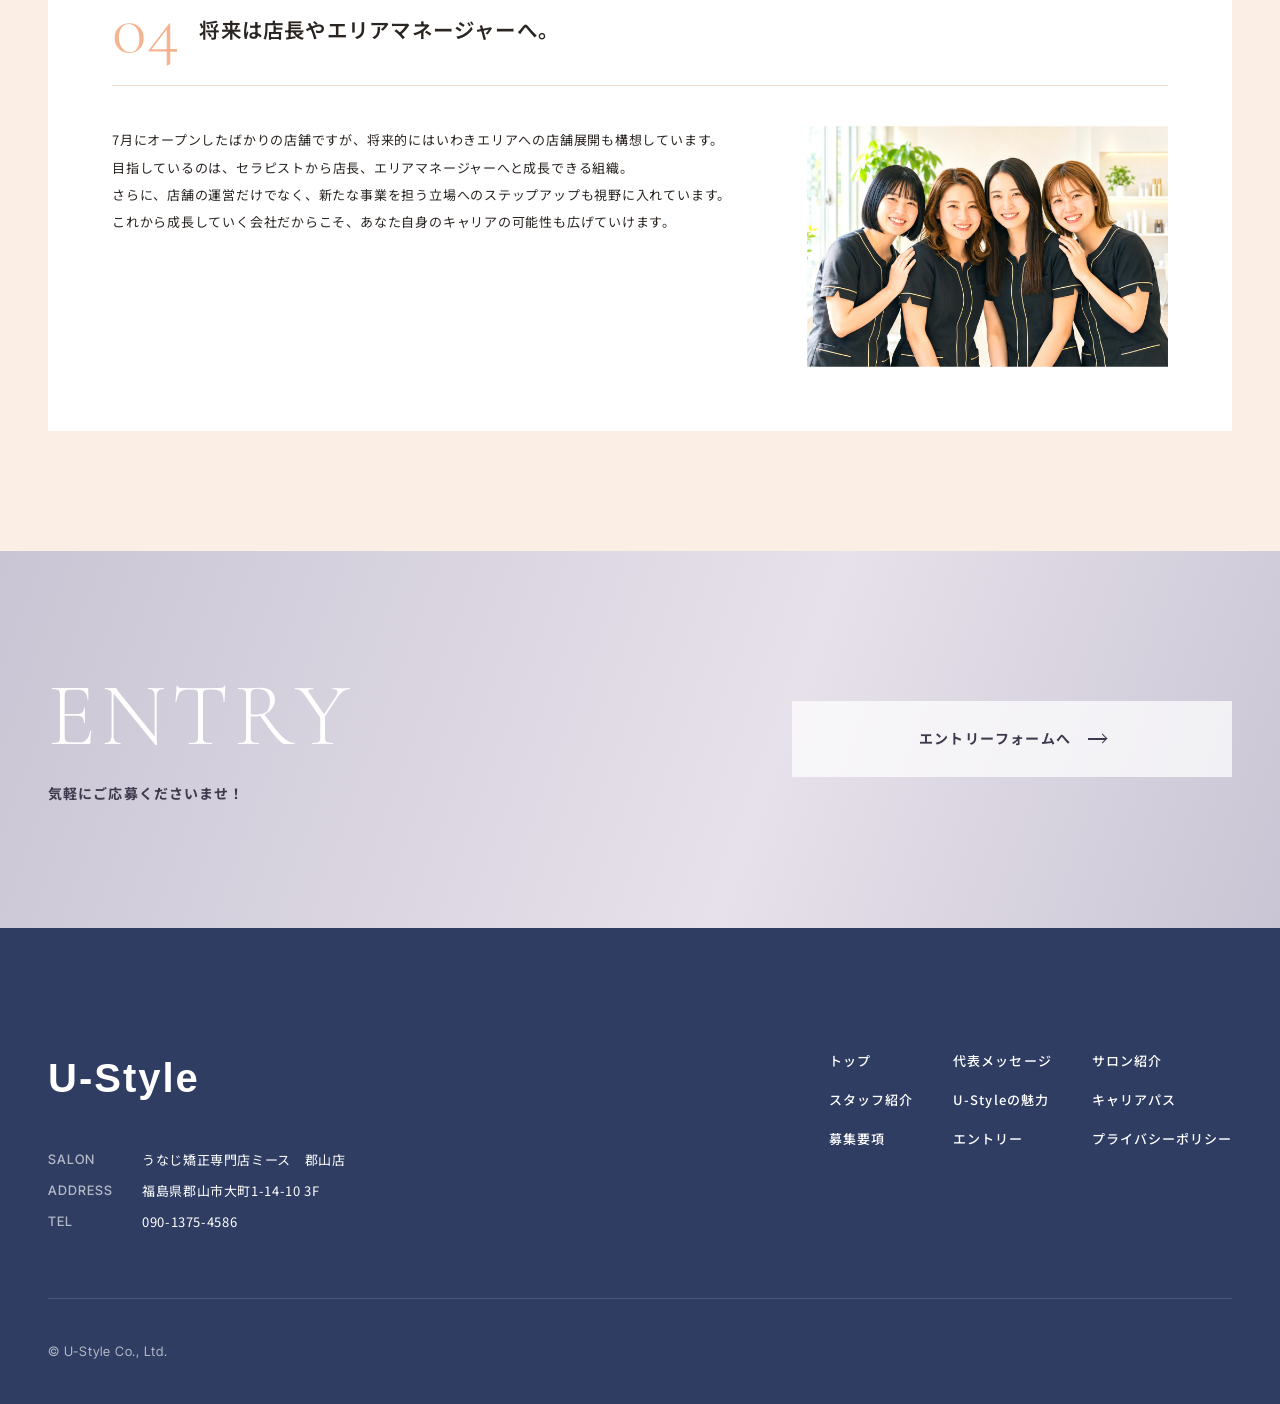
==== commit 9f91b6d0: "表示を更新（2026-11-26）" ====
--- a/appeal/index.html
+++ b/appeal/index.html
@@ -6,33 +6,33 @@
 <meta name="robots" content="noindex, nofollow">
 <meta name="generator" content="SPINOVA HP kit v1.0 master">
 <title>U-Styleの魅力｜U-Style株式会社 採用サイト</title>
-<meta name="description" content="〔このページの説明を1文で〕">
+<meta name="description" content="あなたが取得した美容師免許を、今度はうなじ矯正という新しい美容の仕事に活かしてほしい。U-Styleの魅力。">
 <meta property="og:type" content="article">
 <meta property="og:site_name" content="U-Style株式会社 採用サイト">
 <meta property="og:title" content="U-Styleの魅力｜U-Style株式会社 採用サイト">
-<meta property="og:description" content="〔このページの説明を1文で〕">
-<meta property="og:url" content="https://example-hp.pages.dev/appeal/">
-<meta property="og:image" content="https://example-hp.pages.dev/assets/ogp.jpg?v=20261124a">
+<meta property="og:description" content="あなたが取得した美容師免許を、今度はうなじ矯正という新しい美容の仕事に活かしてほしい。U-Styleの魅力。">
+<meta property="og:url" content="https://hse-inc.github.io/ustyle-hp/appeal/">
+<meta property="og:image" content="https://hse-inc.github.io/ustyle-hp/assets/ogp.jpg?v=20261124a">
 <meta property="og:image:width" content="1200">
 <meta property="og:image:height" content="630">
 <meta name="twitter:card" content="summary_large_image">
-<meta name="twitter:image" content="https://example-hp.pages.dev/assets/ogp.jpg?v=20261124a">
+<meta name="twitter:image" content="https://hse-inc.github.io/ustyle-hp/assets/ogp.jpg?v=20261124a">
 <link rel="preconnect" href="https://fonts.googleapis.com">
 <link rel="preconnect" href="https://fonts.gstatic.com" crossorigin>
-<link href="https://fonts.googleapis.com/css2?family=Inter+Tight:wght@500;800&family=Noto+Sans+JP:wght@400;500;700&family=Shippori+Mincho+B1:wght@600&family=Zen+Kurenaido&display=swap" rel="stylesheet">
-<link rel="icon" href="../assets/favicon.ico?v=20261125103106" sizes="any">
-<link rel="icon" href="../assets/favicon-32.png?v=20261125103106" type="image/png" sizes="32x32">
-<link rel="apple-touch-icon" href="../assets/apple-touch-icon.png?v=20261125103106">
-<link rel="stylesheet" href="../tokens.css?v=20261125103106">
-<link rel="stylesheet" href="../base.css?v=20261125103106">
-<link rel="stylesheet" href="../style.css?v=20261125103106">
+<link href="https://fonts.googleapis.com/css2?family=Inter+Tight:wght@500;800&family=Noto+Sans+JP:wght@400;500;700&family=Shippori+Mincho+B1:wght@600&family=Cormorant+Garamond:wght@300&family=Allura&display=swap" rel="stylesheet">
+<link rel="icon" href="../assets/favicon.ico?v=20261126134013" sizes="any">
+<link rel="icon" href="../assets/favicon-32.png?v=20261126134013" type="image/png" sizes="32x32">
+<link rel="apple-touch-icon" href="../assets/apple-touch-icon.png?v=20261126134013">
+<link rel="stylesheet" href="../tokens.css?v=20261126134013">
+<link rel="stylesheet" href="../base.css?v=20261126134013">
+<link rel="stylesheet" href="../style.css?v=20261126134013">
 </head>
 <body class="is-sub is-sub--appeal">
 
 <header class="header header--corner">
   <a class="logo" href="../" aria-label="U-Style株式会社 トップへ">
-    <img class="logo__w" src="../assets/logo_w.svg?v=20261125103106" alt="" width="168" height="60">
-    <img class="logo__c" src="../assets/logo.svg?v=20261125103106" alt="" width="168" height="60">
+    <img class="logo__w" src="../assets/logo_w.svg?v=20261126134013" alt="" width="168" height="60">
+    <img class="logo__c" src="../assets/logo.svg?v=20261126134013" alt="" width="168" height="60">
   </a>
   <div class="header__acts">
     <button class="menu-btn" type="button" aria-expanded="false" aria-controls="drawer" aria-label="メニューを開く"><span></span><span></span></button>
@@ -54,14 +54,77 @@
 </div>
 
 <main>
-<section class="sec" data-todo data-page-todo><div class="wrap"><p>〔このページは TOP の OK のあとに作ります〕</p></div></section>
+    <section class="phero">
+    <div class="phero__panel">
+      <p class="phero__en rv" aria-hidden="true"><span class="mask"><span>ABOUT</span></span><span class="mask"><span>U-Style</span></span></p>
+      <h1 class="phero__ja">U-Styleの<wbr>魅力</h1>
+      <ol class="crumb"><li><a href="../">トップ</a></li><li>U-Styleの<wbr>魅力</li></ol>
+    </div>
+  </section>
+
+  <section class="ap-msg">
+    <div class="wrap ap-msg__in rv">
+      <h2 class="hd__ja">求職者への<wbr>メッセージ</h2>
+      <p class="ap-msg__lead">美容師を<wbr>辞めた<wbr>理由は、<wbr>人それぞれ。</p>
+      <ul class="ap-msg__why" data-fx="list">
+        <li>「手荒れがつらかった。」</li>
+        <li>「毎日の<wbr>ハードワークに<wbr>疲れてしまった。」</li>
+        <li>「結婚や<wbr>出産を<wbr>機に、<wbr>働き方を<wbr>変えなければならなかった。」</li>
+        <li>「地元に<wbr>帰りたかった。」</li>
+      </ul>
+      <p class="txt">でも、<wbr>もし<wbr>今も<wbr>美容の<wbr>仕事が<wbr>好きなら、<wbr>その<wbr>気持ちをもう一度大切にしてみませんか？<br>美容師としての<wbr>技術や<wbr>経験は<wbr>問いません。</p>
+      <p class="txt">あなたが<wbr>取得した<wbr>美容師免許を、<wbr>今度はうなじ矯正という<wbr>新しい<wbr>美容の<wbr>仕事に<wbr>活かしてほしい。</p>
+      <p class="ap-msg__key"><span class="nb">「おかえり、</span><wbr><span class="nb">美容が好きだった私。」</span></p>
+      <p class="txt">ここから、<wbr>あなたらしい<wbr>新しい<wbr>キャリアを<wbr>始めませんか？</p>
+    </div>
+  </section>
+
+  <section class="pts">
+    <div class="wrap">
+      <ol class="pts__list">
+        <li class="pt">
+          <div class="pt__head" data-fx="slide"><p class="pt__no" aria-hidden="true">01</p><h2 class="pt__ttl">未経験でも<wbr>安心の<wbr>研修制度</h2></div>
+          <div class="pt__txt rv"><p class="txt">入社後は、<wbr>約2週間の<wbr>本部研修から<wbr>スタート。<br>施術に<wbr>必要な技術はもちろん、<wbr>カウンセリングの<wbr>進め方や<wbr>プランの<wbr>ご案内方法など、<wbr>業務に<wbr>必要な知識を<wbr>基礎から<wbr>学べます。<br>研修後も<wbr>本部の<wbr>フォロー体制があるため、<wbr>経験がなくても<wbr>段階的に<wbr>仕事を<wbr>覚えられます。</p></div>
+          <figure class="pt__pic" data-fx="wipe-r"><img src="../assets/recruit.webp?v=20261126134013" alt="" width="1600" height="1200" loading="lazy"></figure>
+        </li>
+        <li class="pt">
+          <div class="pt__head" data-fx="slide"><p class="pt__no" aria-hidden="true">02</p><h2 class="pt__ttl">集客は<wbr>本部が<wbr>担当。<wbr>お客様探しに<wbr>追われません。</h2></div>
+          <div class="pt__txt rv">
+            <p class="txt"><span class="hang">「自分で<wbr>お客様を<wbr>集められるか<wbr>不安」</span><span class="hang">「売上を<wbr>つくるために<wbr>無理な<wbr>営業を<wbr>しなければ<wbr>いけないのでは？」</span>そんな<wbr>心配は<wbr>必要ありません。</p>
+            <p class="txt">集客は<wbr>本部が<wbr>広告を<wbr>通じて<wbr>行うため、<wbr>スタッフ自身が<wbr>新規の<wbr>お客様を<wbr>探すことはありません。<br>また、<wbr>カウンセリング方法やご案内の<wbr>流れも<wbr>マニュアル化されています。<br>本部が<wbr>設定する<wbr>契約率の<wbr>基準は40％。<wbr>実際には80％を<wbr>超える<wbr>契約率で<wbr>表彰される<wbr>スタッフもいます。<br>約2週間の<wbr>研修に<wbr>加え、<wbr>実務開始後も<wbr>本部の<wbr>フォローがあるため、<wbr>未経験からでも<wbr>安心して<wbr>スタートできます。</p>
+          </div>
+          <figure class="pt__pic" data-fx="wipe-r"><img src="../assets/staff-team.webp?v=20261126134013" alt="" width="1200" height="800" loading="lazy"></figure>
+        </li>
+        <li class="pt">
+          <div class="pt__head" data-fx="slide"><p class="pt__no" aria-hidden="true">03</p><h2 class="pt__ttl">月給26万円〜＋インセンティブ！<wbr>頑張りが<wbr>収入に<wbr>変わる。</h2></div>
+          <div class="pt__txt rv"><p class="txt">未経験でも<wbr>月給26万円以上から<wbr>スタート。<br>さらに、<wbr>売上に<wbr>応じて3％の<wbr>インセンティブを<wbr>支給します。<br>当店は<wbr>カットや<wbr>カラーを<wbr>繰り返す美容室とは<wbr>異なり、<wbr>お客様にうなじ矯正の<wbr>施術プラン(回数券)を<wbr>ご契約いただく<wbr>仕組みです。<br>月10名程度の<wbr>ご契約でも、<wbr>インセンティブの<wbr>対象を<wbr>目指せます。<br>一人ひとりの<wbr>お客様に<wbr>丁寧に<wbr>向き合い、<wbr>成果を<wbr>収入につなげられる<wbr>環境です。</p></div>
+          <figure class="pt__pic" data-fx="wipe-r"><img src="../assets/point-4.webp?v=20261126134013" alt="" width="755" height="916" loading="lazy"></figure>
+        </li>
+        <li class="pt">
+          <div class="pt__head" data-fx="slide"><p class="pt__no" aria-hidden="true">04</p><h2 class="pt__ttl">将来は<wbr>店長や<wbr>エリアマネージャーへ。</h2></div>
+          <div class="pt__txt rv"><p class="txt">7月に<wbr>オープンしたばかりの<wbr>店舗ですが、<wbr>将来的にはいわきエリアへの<wbr>店舗展開も<wbr>構想しています。<br>目指しているのは、<wbr>セラピストから<wbr>店長、<wbr>エリアマネージャーへと<wbr>成長できる<wbr>組織。<br>さらに、<wbr>店舗の<wbr>運営だけでなく、<wbr>新たな<wbr>事業を<wbr>担う立場への<wbr>ステップアップも<wbr>視野に<wbr>入れています。<br>これから<wbr>成長していく<wbr>会社だからこそ、<wbr>あなた<wbr>自身の<wbr>キャリアの<wbr>可能性も<wbr>広げていけます。</p></div>
+          <figure class="pt__pic" data-fx="wipe-r"><img src="../assets/team.webp?v=20261126134013" alt="" width="1600" height="900" loading="lazy"></figure>
+        </li>
+      </ol>
+    </div>
+  </section>
+
+    <section class="entry">
+    <div class="wrap entry__in">
+      <div class="entry__txt rv">
+        <p class="entry__en" aria-hidden="true">ENTRY</p>
+        <p class="entry__lead">気軽に<wbr>ご応募くださいませ！</p>
+      </div>
+      <a class="entry__btn rv" href="../entry/">エントリーフォームへ<i aria-hidden="true"></i></a>
+    </div>
+  </section>
 
 </main>
 
 <footer class="footer">
   <div class="wrap footer__top">
     <div class="footer__co">
-      <a class="footer__logo" href="../" aria-label="U-Style株式会社 トップへ"><img src="../assets/logo_w.svg?v=20261125103106" alt="" width="168" height="60" loading="lazy"></a>
+      <a class="footer__logo" href="../" aria-label="U-Style株式会社 トップへ"><img src="../assets/logo_w.svg?v=20261126134013" alt="" width="168" height="60" loading="lazy"></a>
       <dl class="footer__info">
         <dt>SALON</dt><dd>うなじ矯正専門店ミース　郡山店</dd>
         <dt>ADDRESS</dt><dd>福島県郡山市大町<span class="nb">1-14-10 3F</span></dd>
@@ -83,6 +146,6 @@
   <p class="wrap footer__copy">© U-Style Co., Ltd.</p>
 </footer>
 
-<script src="../site.js?v=20261125103106"></script>
+<script src="../site.js?v=20261126134013"></script>
 </body>
 </html>
--- a/tokens.css
+++ b/tokens.css
@@ -12,6 +12,7 @@
   --c-pink: #e8508a;      
   --c-navy: #2f3d63;      
   --c-pale: #fbeee5;
+  --c-hero: #f8dccc;      
   --c-ink: #2b2522;
   --c-ink-soft: #6b5f59;
   --c-line: #efdcd0;
@@ -25,10 +26,24 @@
   --c-shade-side: rgba(12, 26, 69, 0.86);
   --c-wash: rgba(255, 249, 246, 0.86);   
   --c-wash-0: rgba(255, 249, 246, 0);
+  --c-wash-strong: rgba(255, 249, 246, 0.95); 
+  --c-wash-mid: rgba(255, 249, 246, 0.6);
   --c-veil: rgba(255, 250, 247, 0.18);   
   --c-veil-0: rgba(255, 250, 247, 0.12);
   --c-tag: rgba(255, 255, 255, 0.92);    
   --c-drop: rgba(120, 70, 40, 0.14);     
+  --c-num: #f6b38f;        
+  --c-script: rgba(255, 127, 85, 0.12);  
+  --c-mist-1: #c9c5d4;     
+  --c-mist-2: #e6e1ea;
+  --c-mist-btn: rgba(255, 255, 255, 0.72);
+  --c-mist-ink: #3e3a4d;
+  --c-glow-1: rgba(255, 178, 107, 0.55);  
+  --c-glow-2: rgba(232, 80, 138, 0.22);
+  --c-glow-3: rgba(255, 127, 85, 0.35);
+  --c-ring: rgba(255, 127, 85, 0.35);     
+  --c-dot: rgba(255, 127, 85, 0.35);      
+  --c-shine: rgba(255, 255, 255, 0.55);   
   --c-ph-1: #f6e6dc;
   --c-ph-2: #8e9bb3;
 
@@ -36,7 +51,8 @@
   --ff-body: "Noto Sans JP", "Hiragino Sans", "Hiragino Kaku Gothic ProN", "Yu Gothic", sans-serif;
   --ff-en: "Inter Tight", "Helvetica Neue", Arial, sans-serif;
   --ff-min: "Shippori Mincho B1", "Hiragino Mincho ProN", "Yu Mincho", serif;
-  --ff-hand: "Zen Kurenaido", "Klee One", "Hiragino Maru Gothic ProN", sans-serif;   
+  --ff-num: "Cormorant Garamond", "Times New Roman", serif;   
+  --ff-script: "Allura", cursive;   
 
   
   --fs-body: 15px;
--- a/style.css
+++ b/style.css
@@ -1,7 +1,3 @@
-.fv__photo, .about__photo, .media__img, .company__photo, .duo__photo, .row__img { overflow: hidden; background: var(--c-ph-1); }
-.about__photo, .media__img, .company__photo, .row__img { position: relative; }
-.fv__photo img, .about__photo img, .media__img img, .company__photo img, .duo__photo img, .row__img img { width: 100%; height: 100%; object-fit: cover; }
-
 .header--corner { align-items: flex-start; padding-left: 0; padding-top: 0; }
 .header--corner .logo { display: grid; place-items: center; width: 108px; height: 92px; padding: 0 16px; border-bottom-right-radius: 22px; background: linear-gradient(140deg, var(--c-accent-2), var(--c-sub-deep)); }
 .header--corner .logo__c { display: none; }
@@ -9,11 +5,13 @@
 .header--corner .header__acts { padding-top: 14px; }
 .header--corner .menu-btn { display: grid; width: 52px; border-radius: 12px; background: var(--c-navy); box-shadow: 0 6px 18px var(--c-drop); }
 .header--corner.is-scrolled { background: none; box-shadow: none; }
-#drawer { display: flex; background: var(--c-navy); }
+#drawer { display: flex; padding-top: calc(92px + var(--sp-b)); background: var(--c-navy); }
 @media (min-width: 960px) {
   .header--corner .logo { width: 168px; height: 148px; padding: 0 28px; border-bottom-right-radius: 32px; }
   .header--corner .header__acts { padding-top: 22px; }
   .header--corner .menu-btn { width: 64px; border-radius: 14px; }
+  #drawer { padding: calc(148px + var(--sp-g)) 8% var(--sp-g); }
+  #drawer .drawer__list { grid-template-columns: repeat(3, minmax(0, 1fr)); gap: var(--sp-g) var(--sp-b); width: min(100%, 1080px); margin-inline: auto; }
 }
 
 .fv { position: relative; height: 100svh; min-height: 600px; overflow: hidden; background: var(--c-cream); }
@@ -22,122 +20,393 @@
 .fv__pic img { width: 100%; height: 100%; object-fit: cover; object-position: 90% 0; animation: fv-zoom 3.5s var(--ease) both; }
 .fv__pic::after { content: ""; position: absolute; inset: 0; background: linear-gradient(180deg, var(--c-veil) 0, var(--c-veil) 34%, var(--c-wash) 62%, var(--c-wash) 100%); }
 .fv__body { position: absolute; z-index: 2; left: var(--gutter); right: var(--gutter); bottom: var(--sp-b); display: grid; gap: var(--sp-p); }
-.fv__catch { display: grid; gap: 6px; justify-items: start; font-family: var(--ff-hand); font-weight: 400; font-size: clamp(30px, 8.6vw, 40px); line-height: 1.3; letter-spacing: 0.04em; color: var(--c-ink); transform: rotate(-4deg); transform-origin: left bottom; }
-.fv__ln { position: relative; padding: 0 4px 8px; }
-.fv__ln::after { content: ""; position: absolute; left: 0; right: -10px; bottom: 2px; height: 3px; border-radius: 3px; background: linear-gradient(90deg, var(--c-pink), var(--c-accent-2)); transform: scaleX(0); transform-origin: left; animation: fv-line 0.9s var(--ease) calc(0.9s + var(--n, 0) * 0.25s) both; }
+.fv__en { font-family: var(--ff-en); font-weight: 700; font-size: 15px; line-height: 1.8; letter-spacing: 0.5em; color: var(--c-sub-deep); animation: fv-in 1s var(--ease) 0.4s both; }
+.fv__catch { display: grid; justify-items: start; font-weight: 500; font-size: clamp(28px, 8vw, 34px); line-height: 1.4; letter-spacing: 0.05em; color: var(--c-ink); }
+.fv__ln { display: block; animation: fv-in 1s var(--ease) calc(0.6s + var(--n, 0) * 0.2s) both; }
 .fv__ln:nth-child(2) { --n: 1; }
-.fv__ln:nth-child(3) { --n: 2; }
-.fv__ln--sub { font-size: 0.56em; color: var(--c-navy); }
-.fv__tx { display: block; animation: fv-in 1s var(--ease) calc(0.6s + var(--n, 0) * 0.25s) both; }
+.fv__sub { font-size: clamp(16px, 4.6vw, 18px); font-weight: 500; line-height: 1.6; letter-spacing: 0.05em; color: var(--c-ink); animation: fv-in 1s var(--ease) 1.1s both; }
 .fv__tags { display: flex; flex-wrap: wrap; gap: 10px; margin-top: var(--sp-1); font-size: var(--fs-small); font-weight: 700; letter-spacing: 0.06em; }
-.fv__tags li { position: relative; padding: 9px 18px 9px 38px; border-radius: 999px; background: var(--c-tag); box-shadow: 0 4px 14px var(--c-drop); animation: fv-in 0.9s var(--ease) calc(1.5s + var(--n, 0) * 0.12s) both; }
+.fv__tags li { position: relative; padding: 9px 20px; border-radius: 999px; background: var(--c-tag); box-shadow: 0 4px 14px var(--c-drop); animation: fv-in 0.9s var(--ease) calc(1.5s + var(--n, 0) * 0.12s) both; }
 .fv__tags li:nth-child(2) { --n: 1; }
 .fv__tags li:nth-child(3) { --n: 2; }
-.fv__tags li::before { content: ""; position: absolute; left: 17px; top: 50%; width: 11px; height: 6px; margin-top: -5px; border-left: 3px solid var(--c-sub); border-bottom: 3px solid var(--c-sub); transform: rotate(-45deg); }
 .fv__cta { display: flex; align-items: center; justify-content: center; gap: 14px; min-height: 60px; padding: 0 32px; border-radius: 10px; background: linear-gradient(100deg, var(--c-sub), var(--c-sub-deep)); color: var(--c-base); font-size: 19px; font-weight: 700; letter-spacing: 0.08em; box-shadow: 0 10px 24px var(--c-drop); animation: fv-in 0.9s var(--ease) 1.8s both; }
 .fv__cta svg { width: 24px; flex: none; transition: transform 0.4s var(--ease); }
 .fv__cta:hover svg { transform: translateX(5px); }
 @keyframes fv-zoom { from { transform: scale(1.2); } }
 @keyframes fv-in { from { opacity: 0; transform: translateY(18px); } }
-@keyframes fv-line { to { transform: scaleX(1); } }
-body:has(.loading) :is(.fv__pic img, .fv__tx, .fv__tags li, .fv__cta) { animation-delay: calc(var(--loading-dur) + 0.2s + var(--n, 0) * 0.2s); }
-body:has(.loading) .fv__ln::after { animation-delay: calc(var(--loading-dur) + 0.6s + var(--n, 0) * 0.25s); }
+body:has(.loading) :is(.fv__pic img, .fv__en, .fv__ln, .fv__sub, .fv__tags li, .fv__cta) { animation-delay: calc(var(--loading-dur) + 0.2s + var(--n, 0) * 0.2s); }
 @media (min-width: 960px) {
   .fv { min-height: 640px; max-height: 1080px; }
   .fv__pic img { object-position: 50% 10%; }
-  .fv__pic::after { background: linear-gradient(90deg, var(--c-wash) 0, var(--c-veil) 46%, var(--c-veil-0) 72%), var(--c-veil-0); }
-  .fv__body { left: 8%; right: 8%; top: 31%; bottom: 8%; grid-template-columns: auto 1fr; grid-template-rows: auto 1fr; column-gap: var(--sp-g); row-gap: 0; }
-  .fv__catch { grid-column: 1 / -1; font-size: clamp(50px, 4.4vw, 80px); gap: 10px; }
-  .fv__ln::after { height: 4px; }
-  .fv__tags { align-self: end; gap: 16px; font-size: 16px; }
-  .fv__tags li { padding: 12px 24px 12px 46px; }
-  .fv__tags li::before { left: 21px; }
-  .fv__cta { align-self: end; justify-self: end; min-width: 400px; min-height: 72px; font-size: 20px; }
+  .fv__pic::after { background: linear-gradient(90deg, var(--c-wash-strong) 0, var(--c-wash) 24%, var(--c-wash-mid) 42%, var(--c-veil) 58%, var(--c-veil-0) 74%), var(--c-veil-0); }
+  .fv__body { left: 8%; right: 8%; top: 31%; bottom: 8%; grid-template-columns: auto 1fr; grid-template-rows: auto auto auto auto 1fr; column-gap: var(--sp-g); row-gap: var(--sp-p); }
+  .fv__en, .fv__catch, .fv__sub, .fv__tags { grid-column: 1 / -1; }
+  .fv__en { font-size: clamp(16px, 1.5vw, 20px); }
+  .fv__catch { font-size: clamp(40px, 3.6vw, 60px); }
+  .fv__sub { font-size: clamp(20px, 1.8vw, 28px); }
+  .fv__tags { gap: 14px; font-size: 15px; }
+  .fv__tags li { padding: 10px 24px; }
+  .fv__cta { grid-column: 2; grid-row: 5; align-self: end; justify-self: end; min-width: 400px; min-height: 72px; font-size: 20px; }
 }
 @media (prefers-reduced-motion: reduce) {
-  .fv :is(.fv__pic img, .fv__tx, .fv__tags li, .fv__cta) { animation: none; }
-  .fv .fv__ln::after { animation: none; transform: none; }
-}
-
-.hd { display: grid; gap: 10px; justify-items: start; }
+  .fv :is(.fv__pic img, .fv__en, .fv__ln, .fv__sub, .fv__tags li, .fv__cta) { animation: none; }
+}
+
+.hd { display: grid; gap: 8px; justify-items: start; }
 .hd--c { justify-items: center; text-align: center; }
 .hd__en { font-family: var(--ff-en); font-weight: 500; font-size: var(--fs-small); letter-spacing: 0.4em; color: var(--c-sub-deep); }
-.hd__ja { font-size: clamp(26px, 3vw, 40px); font-weight: 700; line-height: 1.4; letter-spacing: 0.06em; }
-.sec__more { margin-top: var(--sp-g); display: flex; justify-content: center; }
-.msg__lead, .salon__lead, .staff__lead, .career__lead, .req__lead { font-size: clamp(19px, 2vw, 26px); font-weight: 700; line-height: 1.7; letter-spacing: 0.06em; }
-
-.msg { background: var(--c-cream); }
-.msg__in { display: grid; gap: var(--sp-g); align-items: center; }
-.msg__txt { display: grid; gap: var(--sp-b); justify-items: start; }
-.msg__txt > .hd { margin-bottom: var(--sp-1); }
-.msg__pic { overflow: hidden; border-radius: var(--radius); background: var(--c-peach); }
-.msg__pic img { width: 100%; aspect-ratio: 3 / 2; object-fit: cover; }
-@media (min-width: 960px) { .msg__in { grid-template-columns: 1fr 1fr; column-gap: var(--sp-s); } }
-
-.salon { background: var(--c-peach); }
-.salon__in { display: grid; }
-.salon__pic { overflow: hidden; border-radius: var(--radius); }
-.salon__pic img { width: 100%; aspect-ratio: 4 / 3; object-fit: cover; }
-.salon__card { position: relative; display: grid; gap: var(--sp-b); justify-items: start; margin: calc(var(--sp-g) * -1) var(--sp-p) 0; padding: var(--sp-g) var(--sp-b); border-radius: var(--radius); background: var(--c-base); box-shadow: 0 12px 32px var(--c-drop); }
-@media (min-width: 960px) {
-  .salon__in { grid-template-columns: 7fr 5fr; align-items: center; }
-  .salon__card { margin: 0 0 0 calc(var(--sp-s) * -1); padding: var(--sp-s) var(--sp-g); }
-}
-
-.staff { background: var(--c-cream); overflow: hidden; }
-.staff__in { display: grid; gap: var(--sp-g); align-items: center; }
-.staff__txt { display: grid; gap: var(--sp-b); justify-items: start; }
-.staff__pics { position: relative; padding-bottom: 18%; }
-.staff__pic { overflow: hidden; border-radius: var(--radius); }
-.staff__pic img { width: 100%; height: 100%; object-fit: cover; }
-.staff__pic--main { width: 62%; aspect-ratio: 3 / 4; }
-.staff__pic--main img { object-position: 50% 10%; }
-.staff__pic--sub { position: absolute; right: 0; bottom: 0; width: 54%; aspect-ratio: 3 / 2; border: 6px solid var(--c-base); box-shadow: 0 12px 32px var(--c-drop); }
-@media (min-width: 960px) { .staff__in { grid-template-columns: 5fr 7fr; column-gap: var(--sp-s); } .staff__pics { padding-bottom: 12%; } .staff__pic--main { width: 56%; margin-left: 6%; } }
-
-.appeal { background: var(--c-peach); }
-.pts { display: grid; gap: var(--sp-b); margin-top: var(--sp-g); }
-.pt { display: grid; gap: var(--sp-p); justify-items: center; align-content: start; padding: var(--sp-g) var(--sp-p); border-radius: calc(var(--radius) * 1.5); background: var(--c-base); text-align: center; }
-.pt__ic { width: 64px; color: var(--c-sub-deep); }
-.pt__en { font-family: var(--ff-en); font-weight: 500; font-size: var(--fs-small); letter-spacing: 0.12em; color: var(--c-sub-deep); }
-.pt__ttl { font-size: clamp(20px, 1.6vw, 23px); font-weight: 700; line-height: 1.45; letter-spacing: 0.04em; }
-.pt__mk { padding: 0 4px; background: linear-gradient(transparent 62%, var(--c-peach) 62%); -webkit-box-decoration-break: clone; box-decoration-break: clone; }
-.pt__txt { font-size: var(--fs-label); line-height: 1.9; color: var(--c-ink-soft); }
-@media (min-width: 640px) { .pts { grid-template-columns: repeat(2, 1fr); } }
-@media (min-width: 1100px) { .pts { grid-template-columns: repeat(4, 1fr); } }
-
-.req { overflow: hidden; }
-.req__bg { position: absolute; inset: 0; }
-.req__bg img { width: 100%; height: 100%; object-fit: cover; }
-.req__bg::after { content: ""; position: absolute; inset: 0; background: var(--c-veil); }
-.req__card { position: relative; display: grid; gap: var(--sp-b); justify-items: center; max-width: 720px; margin-inline: auto; padding: var(--sp-g) var(--sp-b); border-radius: var(--radius); background: var(--c-tag); text-align: center; box-shadow: 0 12px 32px var(--c-drop); }
-@media (min-width: 960px) { .req__card { padding: var(--sp-s) var(--sp-g); } }
-
-.career { background: var(--c-cream); }
-.career__in { display: grid; gap: var(--sp-g); }
-.career__txt { display: grid; gap: var(--sp-b); justify-items: start; }
-.career__pic { overflow: hidden; border-radius: var(--radius); box-shadow: 0 12px 32px var(--c-drop); }
+.hd__ja { font-size: clamp(22px, 2.1vw, 30px); font-weight: 600; line-height: 1.5; letter-spacing: 0.08em; }
+.txt { font-size: var(--fs-small); line-height: 2.1; letter-spacing: 0.06em; }
+.more { margin-top: var(--sp-g); display: flex; justify-content: center; }
+.go { display: inline-flex; align-items: center; gap: 14px; min-height: 48px; padding: 0 22px 0 26px; border-radius: 6px; background: linear-gradient(100deg, var(--c-sub), var(--c-sub-deep)); color: var(--c-base); font-size: var(--fs-small); font-weight: 700; letter-spacing: 0.08em; }
+.go i { width: 16px; height: 1.5px; background: currentColor; position: relative; transition: transform 0.35s var(--ease); }
+.go i::after { content: ""; position: absolute; right: 0; top: -3px; width: 7px; height: 7px; border-top: 1.5px solid currentColor; border-right: 1.5px solid currentColor; transform: rotate(45deg); }
+@media (hover: hover) { .go:hover i { transform: translateX(4px); } }
+.pills { display: flex; flex-wrap: wrap; gap: 6px; }
+.pills li { padding: 3px 12px; border-radius: 3px; background: linear-gradient(100deg, var(--c-sub), var(--c-sub-deep)); color: var(--c-base); font-size: var(--fs-small); font-weight: 700; letter-spacing: 0.06em; }
+.pill-h { justify-self: center; display: inline-block; padding: 10px 32px; border-radius: 6px; background: linear-gradient(100deg, var(--c-sub), var(--c-sub-deep)); color: var(--c-base); font-size: clamp(16px, 1.5vw, 20px); font-weight: 700; letter-spacing: 0.08em; text-align: center; }
+.script { position: absolute; right: 4%; bottom: 2%; font-family: var(--ff-script); font-size: clamp(80px, 11vw, 170px); line-height: 1; color: var(--c-script); pointer-events: none; }
+
+.msg { position: relative; display: grid; background: var(--c-peach); }
+.msg__panel { position: relative; z-index: 2; display: grid; gap: var(--sp-p); justify-items: start; padding: var(--sp-s) var(--gutter); background: var(--c-base); }
+.msg__panel > .hd { margin-bottom: var(--sp-p); }
+.msg__lead { font-size: clamp(19px, 1.9vw, 26px); font-weight: 600; line-height: 1.7; letter-spacing: 0.06em; }
+.msg__q { font-size: var(--fs-label); font-weight: 600; letter-spacing: 0.06em; }
+.msg__panel > .go { margin-top: var(--sp-p); }
+.msg__pic { order: -1; aspect-ratio: 3 / 2; overflow: hidden; background: var(--c-cream); }
+.msg__pic img { width: 100%; height: 100%; object-fit: cover; }
+@media (min-width: 960px) {
+  .msg { grid-template-columns: 54% 46%; padding-block: var(--sp-s); }
+  .msg__panel { margin-left: 8%; padding: var(--sp-s) var(--sp-g); grid-template-columns: fit-content(36em); justify-content: center; align-content: center; }
+  .msg__lead { max-width: 14em; }
+  .msg__pic { order: 0; aspect-ratio: auto; margin: var(--sp-g) 0; }
+}
+
+.salon { position: relative; display: grid; background: var(--c-base); overflow: hidden; }
+.salon__pic { aspect-ratio: 4 / 3; overflow: hidden; }
+.salon__pic img { width: 100%; height: 124%; margin-top: -12%; object-fit: cover; }
+.salon__body { position: relative; display: grid; gap: var(--sp-p); justify-items: start; padding: var(--sp-s) var(--gutter); }
+.salon__body > .hd { margin-bottom: 4px; }
+.salon__lead { font-size: clamp(18px, 1.7vw, 24px); font-weight: 600; line-height: 1.7; letter-spacing: 0.06em; }
+.salon__name { font-size: var(--fs-label); font-weight: 700; letter-spacing: 0.04em; }
+.sinfo { display: grid; grid-template-columns: 6.4em 1fr; width: 100%; max-width: 30em; font-size: var(--fs-small); line-height: 1.9; }
+.sinfo dt, .sinfo dd { padding: 10px 0; border-bottom: 1px dashed var(--c-line); }
+.sinfo dt { font-family: var(--ff-en); font-weight: 500; letter-spacing: 0.1em; color: var(--c-sub-deep); }
+.salon__body > .go { margin-top: var(--sp-p); }
+@media (min-width: 960px) {
+  .salon { grid-template-columns: 1fr 1fr; }
+  .salon__pic { aspect-ratio: auto; min-height: 640px; }
+  .salon__body { align-content: center; padding: var(--sp-s) var(--sp-g); grid-template-columns: fit-content(36em); justify-content: center; }
+}
+
+.staff { background: var(--c-cream); }
+.staff__row { display: grid; background: var(--c-base); }
+.staff__body { position: relative; display: grid; gap: var(--sp-p); justify-items: start; align-content: center; padding: var(--sp-s) var(--gutter); overflow: hidden; }
+.staff__body > .hd { margin-bottom: 4px; }
+.staff__lead { font-size: clamp(18px, 1.7vw, 24px); font-weight: 600; line-height: 1.7; letter-spacing: 0.06em; }
+.staff__say { display: grid; gap: var(--sp-1); width: 100%; max-width: 32em; margin-top: var(--sp-p); padding-top: var(--sp-b); border-top: 1px dashed var(--c-line); }
+.staff__name { font-size: clamp(18px, 1.6vw, 22px); font-weight: 600; letter-spacing: 0.16em; }
+.staff__q { padding-left: 12px; border-left: 3px solid var(--c-sub); font-size: var(--fs-small); font-weight: 700; letter-spacing: 0.06em; }
+.staff__body > .go { margin-top: var(--sp-p); }
+.staff__pic { order: -1; aspect-ratio: 4 / 5; overflow: hidden; }
+.staff__pic img { width: 100%; height: 100%; object-fit: cover; object-position: 50% 14%; }
+.band { aspect-ratio: 16 / 9; overflow: hidden; }
+.band img { width: 100%; height: 124%; margin-top: -12%; object-fit: cover; object-position: 50% 30%; }
+@media (min-width: 960px) {
+  .staff__row { grid-template-columns: 1fr 1fr; }
+  .staff__body { padding: var(--sp-s) var(--sp-g); grid-template-columns: fit-content(36em); justify-content: center; }
+  .staff__lead { max-width: 13em; }
+  .staff__pic { order: 0; aspect-ratio: auto; min-height: 720px; }
+  .band { aspect-ratio: 1440 / 560; }
+}
+
+.appeal { overflow-x: clip; padding-block: var(--sec-y); background: var(--c-peach); }
+.rows { display: grid; gap: var(--sp-s); margin-top: var(--sp-g); }
+.row { display: grid; min-width: 0; }
+.row > * { min-width: 0; }
+.row__box { position: relative; z-index: 2; display: grid; gap: var(--sp-p); align-content: start; margin: -32px var(--sp-p) 0; padding: var(--sp-b); background: var(--c-base); }
+.row__no { font-family: var(--ff-num); font-weight: 300; font-size: 56px; line-height: 1; color: var(--c-num); }
+.row__ttl { font-size: clamp(19px, 1.7vw, 24px); font-weight: 600; line-height: 1.5; letter-spacing: 0.08em; }
+.row__pic { order: -1; aspect-ratio: 4 / 3; overflow: hidden; }
+.row__pic img { width: 100%; height: 100%; object-fit: cover; }
+@media (min-width: 960px) {
+  .row { grid-template-columns: 6fr 5fr; align-items: center; }
+  .row__box { margin: 0 -10% 0 0; padding: var(--sp-g) var(--sp-g) var(--sp-g); min-height: 340px; align-content: center; }
+  .row__pic { order: 0; aspect-ratio: 4 / 3; }
+  .row:nth-child(even) { grid-template-columns: 5fr 6fr; }
+  .row:nth-child(even) .row__pic { order: -1; }
+  .row:nth-child(even) .row__box { margin: 0 0 0 -10%; }
+  .row__no { font-size: 72px; }
+}
+
+.req { position: relative; overflow: hidden; padding-block: var(--sec-y); background: linear-gradient(160deg, var(--c-cream), var(--c-peach) 70%, var(--c-cream)); }
+.req__panel { display: grid; gap: var(--sp-b); justify-items: center; max-width: 960px; margin-inline: auto; padding: var(--sp-s) var(--sp-p); border-radius: 28px; background: var(--c-base); }
+.req__lead { font-size: clamp(17px, 1.6vw, 22px); font-weight: 600; line-height: 1.8; letter-spacing: 0.06em; text-align: center; }
+.tbl { display: grid; gap: 8px; width: 100%; font-size: var(--fs-small); line-height: 1.9; }
+.tbl > div { display: grid; gap: 2px; }
+.tbl dt, .tbl dd { padding: 14px 16px; }
+.tbl dd { background: var(--c-cream); }
+.tbl dt { font-weight: 700; letter-spacing: 0.06em; background: var(--c-peach); }
+@media (min-width: 640px) { .tbl > div { grid-template-columns: 9em 1fr; gap: 8px; } .tbl dt { display: grid; place-items: center; text-align: center; } }
+@media (min-width: 960px) { .req__panel { padding: var(--sp-s) var(--sp-s); } .tbl dd { padding: 16px 24px; } }
+
+.career { padding-block: var(--sec-y); background: var(--c-peach); }
+.career .wrap { display: grid; justify-items: center; gap: var(--sp-b); }
+.career__pic { width: 100%; max-width: 1080px; overflow: hidden; }
 .career__pic img { width: 100%; aspect-ratio: 1600 / 902; object-fit: cover; }
-@media (min-width: 960px) { .career__in { grid-template-columns: 4fr 8fr; align-items: center; column-gap: var(--sp-s); } }
-
-.entry-band { padding-block: var(--sp-s); background: linear-gradient(120deg, var(--c-peach), var(--c-cream) 50%, var(--c-peach)); }
-.entry-band__in { display: grid; gap: var(--sp-p); justify-items: center; text-align: center; }
-.entry-band__en { font-family: var(--ff-en); font-weight: 500; font-size: clamp(48px, 7vw, 96px); line-height: 1; letter-spacing: 0.08em; color: var(--c-sub-deep); }
-.entry-band__txt { font-size: clamp(17px, 1.6vw, 20px); font-weight: 700; letter-spacing: 0.08em; }
-.entry-band__btn { justify-self: center; margin-top: var(--sp-p); width: min(100%, 420px); animation: none; }
-
-.cards { display: grid; gap: var(--sp-b); }
-.card { display: grid; gap: var(--sp-p); padding: var(--sp-b); border-radius: var(--radius); background: var(--c-sub-ink); color: var(--c-base); }
-.card__no { font-family: var(--ff-en); font-weight: 800; font-size: 48px; line-height: 1; color: var(--c-accent); }
-@media (min-width: 960px) { .cards { grid-template-columns: repeat(3, 1fr); } }
-
-.rows { display: grid; gap: var(--sp-s); }
-.row { display: grid; gap: var(--sp-b); }
-.row__img { aspect-ratio: 3 / 2; border-radius: var(--radius); }
-.row__txt { display: grid; gap: var(--sp-p); align-content: center; }
-@media (min-width: 960px) {
-  .row { grid-template-columns: 1fr 1fr; column-gap: var(--sp-s); }
-  .row:nth-child(even) .row__img { order: 2; }
-}
-
-.contact__in { display: grid; gap: var(--sp-g); max-width: 760px; }
+.career .more { margin-top: 0; }
+
+.entry { padding-block: var(--sp-s); background: linear-gradient(110deg, var(--c-mist-1), var(--c-mist-2) 60%, var(--c-mist-1)); color: var(--c-base); }
+.entry__in { display: grid; gap: var(--sp-b); align-items: center; }
+.entry__txt { display: grid; gap: var(--sp-p); }
+.entry__en { font-family: var(--ff-num); font-weight: 300; font-size: clamp(56px, 7vw, 104px); line-height: 1; letter-spacing: 0.06em; }
+.entry__lead { font-size: var(--fs-label); font-weight: 700; letter-spacing: 0.08em; color: var(--c-mist-ink); }
+.entry__btn { display: flex; align-items: center; justify-content: center; gap: 16px; min-height: 76px; padding: 0 32px; background: var(--c-mist-btn); color: var(--c-mist-ink); font-size: var(--fs-label); font-weight: 700; letter-spacing: 0.1em; }
+.entry__btn i { width: 18px; height: 1.5px; background: currentColor; position: relative; }
+.entry__btn i::after { content: ""; position: absolute; right: 0; top: -3px; width: 7px; height: 7px; border-top: 1.5px solid currentColor; border-right: 1.5px solid currentColor; transform: rotate(45deg); }
+@media (min-width: 960px) { .entry__in { grid-template-columns: 1fr 440px; } }
+
+.req > .wrap { position: relative; z-index: 1; }
+.req__deco { position: absolute; inset: 0; pointer-events: none; }
+.blob { position: absolute; border-radius: 50%; filter: blur(40px); opacity: 0.75; animation: blob-float 14s ease-in-out infinite alternate; }
+.blob--1 { left: -8%; top: 6%; width: 46vw; max-width: 620px; aspect-ratio: 1; background: radial-gradient(circle, var(--c-glow-1), transparent 70%); }
+.blob--2 { right: -10%; top: 30%; width: 52vw; max-width: 720px; aspect-ratio: 1; background: radial-gradient(circle, var(--c-glow-2), transparent 70%); animation-duration: 18s; animation-delay: -6s; }
+.blob--3 { left: 30%; bottom: -14%; width: 40vw; max-width: 560px; aspect-ratio: 1; background: radial-gradient(circle, var(--c-glow-3), transparent 70%); animation-duration: 16s; animation-delay: -3s; }
+.ring { position: absolute; border: 1px solid var(--c-ring); border-radius: 50%; animation: ring-spin 40s linear infinite; }
+.ring--1 { left: 4%; top: 12%; width: 220px; aspect-ratio: 1; border-style: dashed; }
+.ring--2 { right: 6%; bottom: 10%; width: 300px; aspect-ratio: 1; animation-direction: reverse; animation-duration: 60s; }
+.dots { position: absolute; width: 180px; aspect-ratio: 1; background: radial-gradient(var(--c-dot) 1.6px, transparent 1.8px) 0 0 / 16px 16px; }
+.dots--1 { right: 10%; top: 6%; }
+.dots--2 { left: 6%; bottom: 8%; width: 140px; }
+.script--req { left: 3%; right: auto; top: 2%; bottom: auto; }
+@keyframes blob-float { 0% { transform: translate(0, 0) scale(1); } 50% { transform: translate(4vw, -3vw) scale(1.08); } 100% { transform: translate(-3vw, 2vw) scale(0.96); } }
+@keyframes ring-spin { to { transform: rotate(360deg); } }
+@media (max-width: 959px) { .ring--1 { width: 140px; } .ring--2 { width: 180px; } .dots { width: 110px; } }
+
+[data-fx^="wipe"] { clip-path: inset(0 100% 0 0); transition: clip-path 1.3s cubic-bezier(0.77, 0, 0.18, 1); }
+[data-fx="wipe-r"] { clip-path: inset(0 0 0 100%); }
+[data-fx^="wipe"] img { transform: scale(1.22); transition: transform 2.2s var(--ease); }
+[data-fx^="wipe"].is-in { clip-path: inset(0); }
+[data-fx^="wipe"].is-in img { transform: scale(1); }
+
+[data-fx="head"] .hd__en { opacity: 0; letter-spacing: 1.2em; transition: opacity 1s var(--ease), letter-spacing 1.4s var(--ease); }
+[data-fx="head"] .hd__ja { clip-path: inset(0 0 100% 0); transform: translateY(0.6em); transition: clip-path 1s var(--ease) 0.25s, transform 1s var(--ease) 0.25s; }
+[data-fx="head"].is-in .hd__en { opacity: 1; letter-spacing: 0.4em; }
+[data-fx="head"].is-in .hd__ja { clip-path: inset(0 0 -10% 0); transform: none; }
+
+[data-fx="slide"] { opacity: 0; transform: translateX(-48px); transition: opacity 1s var(--ease) 0.35s, transform 1.2s var(--ease) 0.35s; }
+.row:nth-child(even) [data-fx="slide"]:not(.is-in) { transform: translateX(48px); }
+[data-fx="slide"].is-in { opacity: 1; transform: none; }
+[data-fx="slide"] .row__no { clip-path: inset(0 0 100% 0); transform: translateY(40%); transition: clip-path 1s var(--ease) 0.7s, transform 1s var(--ease) 0.7s; }
+[data-fx="slide"].is-in .row__no { clip-path: inset(-10% 0 -10% 0); transform: none; }
+
+[data-fx="pill"] { position: relative; overflow: hidden; clip-path: inset(0 100% 0 0 round 6px); transition: clip-path 1s cubic-bezier(0.77, 0, 0.18, 1) 0.2s; }
+[data-fx="pill"]::after { content: ""; position: absolute; top: 0; bottom: 0; left: -40%; width: 30%; background: linear-gradient(100deg, transparent, var(--c-shine), transparent); transform: skewX(-20deg); }
+[data-fx="pill"].is-in { clip-path: inset(0 0 0 0 round 6px); }
+[data-fx="pill"].is-in::after { animation: pill-shine 1.1s var(--ease) 1.1s both; }
+@keyframes pill-shine { to { left: 120%; } }
+
+[data-fx="list"] > * { opacity: 0; transform: translateY(14px); transition: opacity 0.7s var(--ease), transform 0.7s var(--ease); transition-delay: calc(0.3s + var(--i, 0) * 0.08s); }
+[data-fx="list"].is-in > * { opacity: 1; transform: none; }
+
+.msg__pic.is-in img { animation: pic-float 6s ease-in-out 2.2s infinite alternate; }
+@keyframes pic-float { from { transform: translateY(0); } to { transform: translateY(-10px); } }
+
+.go { position: relative; overflow: hidden; }
+.go::before { content: ""; position: absolute; top: 0; bottom: 0; left: -60%; width: 40%; background: linear-gradient(100deg, transparent, var(--c-shine), transparent); transform: skewX(-20deg); animation: go-shine 4.5s ease-in-out infinite; }
+@keyframes go-shine { 0%, 70% { left: -60%; } 100% { left: 130%; } }
+@media (prefers-reduced-motion: reduce) {
+  .blob, .ring, .go::before, .msg__pic.is-in img { animation: none; }
+}
+
+.phero { background: var(--c-base); }
+.phero__panel { display: grid; gap: var(--sp-p); justify-items: start; width: calc(100% - var(--gutter)); padding: calc(92px + var(--sp-b)) var(--gutter) var(--sp-g); background: linear-gradient(120deg, var(--c-hero), var(--c-peach)); }
+.phero__en { display: flex; flex-wrap: wrap; column-gap: 0.3em; font-family: var(--ff-en); font-weight: 500; font-size: clamp(36px, 6.4vw, 96px); line-height: 1.1; letter-spacing: 0.12em; color: var(--c-sub-deep); }
+.phero__ja { font-size: clamp(18px, 1.6vw, 22px); font-weight: 600; letter-spacing: 0.12em; }
+.phero .crumb { margin-top: var(--sp-1); font-family: var(--ff-en); letter-spacing: 0.08em; }
+@media (min-width: 960px) {
+  .phero__panel { width: 92%; min-height: 460px; align-content: end; padding: calc(148px + var(--sp-g)) 8% var(--sp-g); }
+}
+
+.hang { display: block; padding-left: 1em; text-indent: -1em; }
+.chk { display: grid; gap: 6px; font-size: var(--fs-small); line-height: 1.9; }
+.chk li { padding-left: 1em; text-indent: -1em; }
+.note { display: block; padding-left: 1em; text-indent: -1em; }
+
+.mm { padding-block: var(--sp-s); background: var(--c-peach); }
+.mm__in { display: grid; gap: var(--sp-b); width: min(100% - var(--gutter) * 2, 1200px); margin-inline: auto; }
+.mm__pic { aspect-ratio: 3 / 2; overflow: hidden; background: var(--c-cream); }
+.mm__pic img { width: 100%; height: 100%; object-fit: cover; }
+.mm__body { display: grid; gap: var(--sp-b); padding: var(--sp-g) var(--sp-b); background: var(--c-base); }
+.mm__lead { max-width: 14em; font-size: clamp(21px, 2.2vw, 30px); font-weight: 600; line-height: 1.7; letter-spacing: 0.06em; }
+.mm__txt { display: grid; gap: var(--sp-p); font-size: var(--fs-label); line-height: 2.1; letter-spacing: 0.05em; }
+.mm__q { font-weight: 600; }
+.mm__wish { display: grid; gap: var(--sp-1); padding: var(--sp-p) var(--sp-b); border-left: 3px solid var(--c-sub); background: var(--c-cream); font-weight: 600; }
+.mm__key { font-size: clamp(20px, 1.9vw, 26px); font-weight: 600; letter-spacing: 0.12em; text-align: center; }
+.mm__end { font-size: var(--fs-label); font-weight: 600; line-height: 2; letter-spacing: 0.05em; text-align: center; }
+.mm__sign { justify-self: end; font-size: var(--fs-label); letter-spacing: 0.12em; }
+@media (min-width: 960px) {
+  .mm__in { grid-template-columns: minmax(0, 7fr) minmax(0, 5fr); align-items: start; gap: 0; }
+  .mm__body { grid-template-columns: fit-content(40em); justify-content: center; padding: var(--sp-s) var(--sp-g); }
+  .mm__pic { order: 1; position: sticky; top: var(--sp-s); aspect-ratio: 4 / 5; }
+}
+
+.sl { position: relative; overflow: hidden; padding-block: var(--sp-s); background: var(--c-cream); }
+.sl__in { position: relative; z-index: 1; display: grid; gap: var(--sp-g); }
+.sl__pics { display: grid; grid-template-columns: repeat(12, minmax(0, 1fr)); }
+.sl__a { grid-column: 1 / 11; grid-row: 1; aspect-ratio: 4 / 3; overflow: hidden; }
+.sl__b { grid-column: 6 / -1; grid-row: 1; align-self: end; aspect-ratio: 4 / 3; margin-bottom: -18%; overflow: hidden; border: 6px solid var(--c-cream); }
+.sl__a img, .sl__b img { width: 100%; height: 100%; object-fit: cover; }
+.sl__card { position: relative; overflow: hidden; display: grid; gap: var(--sp-b); grid-template-columns: fit-content(36em); justify-content: center; margin-top: var(--sp-g); padding: var(--sp-g) var(--sp-b); background: var(--c-base); }
+.sl__name { font-size: clamp(17px, 1.6vw, 22px); font-weight: 600; letter-spacing: 0.06em; }
+.sinfo--l { max-width: none; font-size: var(--fs-label); }
+@media (min-width: 960px) {
+  .sl__in { grid-template-columns: 7fr 5fr; align-items: center; gap: var(--sp-s); }
+  .sl__b { margin-bottom: -24%; }
+  .sl__card { margin-top: 0; padding: var(--sp-s) var(--sp-g); }
+}
+
+.sf { padding-top: var(--sp-s); background: var(--c-base); }
+.sf__in { display: grid; gap: var(--sp-g); }
+.sf__pic { aspect-ratio: 4 / 5; overflow: hidden; }
+.sf__pic img { width: 100%; height: 100%; object-fit: cover; object-position: 50% 14%; }
+.sf__body { display: grid; gap: var(--sp-g); align-content: center; }
+.sf__name { font-size: clamp(22px, 2vw, 28px); font-weight: 600; letter-spacing: 0.2em; }
+.qa { display: grid; gap: var(--sp-b); }
+.qa > div { display: grid; gap: var(--sp-p); padding-top: var(--sp-b); border-top: 1px dashed var(--c-line); }
+.qa dt { padding-left: 12px; border-left: 3px solid var(--c-sub); font-size: var(--fs-label); font-weight: 700; letter-spacing: 0.06em; }
+.qa dd { font-size: var(--fs-label); line-height: 2.1; letter-spacing: 0.05em; }
+.sf__band { margin-top: var(--sp-s); aspect-ratio: 16 / 9; overflow: hidden; }
+.sf__band img { width: 100%; height: 100%; object-fit: cover; object-position: 50% 0; }
+@media (min-width: 960px) {
+  .sf__in { grid-template-columns: 5fr 6fr; gap: var(--sp-s); align-items: center; }
+  .sf__band { aspect-ratio: 1440 / 640; }
+}
+
+.ap-msg { padding-block: var(--sp-s); background: var(--c-base); }
+.ap-msg__in { display: grid; gap: var(--sp-b); justify-items: center; max-width: 760px; text-align: center; }
+.ap-msg__lead { font-size: clamp(19px, 1.8vw, 24px); font-weight: 600; letter-spacing: 0.08em; }
+.ap-msg__why { display: grid; gap: var(--sp-1); font-size: var(--fs-label); font-weight: 600; letter-spacing: 0.06em; }
+.ap-msg__key { font-size: clamp(22px, 2.4vw, 32px); font-weight: 600; letter-spacing: 0.08em; }
+.pts { overflow-x: clip; padding-block: var(--sp-s); background: var(--c-peach); }
+.pts__list { display: grid; gap: var(--sp-b); }
+.pt { display: grid; gap: var(--sp-b); padding: var(--sp-b) var(--sp-b) var(--sp-g); background: var(--c-base); }
+.pt__head { display: flex; align-items: center; gap: var(--sp-p); padding-bottom: var(--sp-p); border-bottom: 1px solid var(--c-line); }
+.pt__no { flex: none; font-family: var(--ff-num); font-weight: 300; font-size: 56px; line-height: 1; color: var(--c-num); }
+.pt__ttl { font-size: clamp(17px, 1.6vw, 22px); font-weight: 600; line-height: 1.6; letter-spacing: 0.06em; }
+.pt__txt { display: grid; gap: var(--sp-p); }
+.pt__pic { aspect-ratio: 3 / 2; overflow: hidden; }
+.pt__pic img { width: 100%; height: 100%; object-fit: cover; object-position: 50% 25%; }
+@media (min-width: 960px) {
+  .pt { grid-template-columns: minmax(0, 7fr) minmax(0, 4fr); column-gap: var(--sp-g); padding: var(--sp-g); }
+  .pt__head { grid-column: 1 / -1; }
+  .pt__txt { align-content: start; }
+  .pt__no { font-size: 72px; }
+}
+
+.cp { padding-block: var(--sp-s); background: var(--c-cream); }
+.cp__pic { max-width: 1080px; margin: 0 auto var(--sp-s); overflow: hidden; }
+.cp__pic img { width: 100%; aspect-ratio: 1600 / 902; object-fit: cover; }
+.steps { position: relative; display: grid; gap: var(--sp-b); max-width: 960px; margin-inline: auto; }
+.steps::before { content: ""; position: absolute; left: 25px; top: 24px; bottom: 24px; width: 1px; background: var(--c-num); }
+.step { position: relative; display: grid; grid-template-columns: 52px 1fr; gap: 12px; align-items: start; }
+.step__no { display: grid; place-items: center; align-content: center; width: 52px; aspect-ratio: 1; border-radius: 50%; background: linear-gradient(140deg, var(--c-accent-2), var(--c-sub-deep)); color: var(--c-base); font-family: var(--ff-en); font-weight: 500; font-size: 22px; line-height: 1; }
+.step__no span { font-size: 13px; letter-spacing: 0.1em; }
+.step__body { display: grid; gap: var(--sp-p); padding: var(--sp-b) var(--sp-p); background: var(--c-base); }
+.step__ttl { font-size: clamp(18px, 1.6vw, 22px); font-weight: 600; letter-spacing: 0.08em; }
+.step__catch { font-size: var(--fs-label); font-weight: 700; line-height: 1.8; color: var(--c-sub-ink); letter-spacing: 0.04em; }
+@media (min-width: 960px) {
+  .steps { gap: var(--sp-g); }
+  .steps::before { left: 47px; }
+  .step { grid-template-columns: 96px 1fr; gap: var(--sp-g); }
+  .step__no { width: 96px; font-size: 30px; }
+  .step__body { padding: var(--sp-g); }
+}
+.pay { padding-block: var(--sp-s); background: var(--c-peach); }
+.pay__hd { display: grid; justify-items: center; gap: var(--sp-p); margin-bottom: var(--sp-g); }
+.pay__who { font-size: clamp(22px, 2.2vw, 30px); font-weight: 600; letter-spacing: 0.1em; }
+.pay__grid { display: grid; gap: var(--sp-p); max-width: 1080px; margin-inline: auto; }
+.pay__keys { display: none; }
+.pay__col { display: grid; align-content: start; background: var(--c-base); }
+.pay__when { display: grid; gap: 4px; padding: var(--sp-p); background: var(--c-cream); text-align: center; }
+.pay__m { font-size: clamp(17px, 1.5vw, 20px); font-weight: 700; letter-spacing: 0.08em; color: var(--c-sub-ink); }
+.pay__role { font-size: var(--fs-small); letter-spacing: 0.08em; }
+.pay__rows > div { display: grid; grid-template-columns: 1fr auto; align-items: center; padding: 12px var(--sp-p); border-bottom: 1px dashed var(--c-line); }
+.pay__rows dt { font-size: var(--fs-small); font-weight: 700; letter-spacing: 0.06em; }
+.pay__rows dd { font-family: var(--ff-en); font-weight: 500; font-size: 17px; letter-spacing: 0.04em; text-align: right; }
+.pay small { margin-left: 2px; font-family: var(--ff-body); font-size: var(--fs-small); }
+.pay__sum { font-family: var(--ff-en); font-weight: 500; letter-spacing: 0.04em; padding: var(--sp-p); background: linear-gradient(100deg, var(--c-sub), var(--c-sub-deep)); color: var(--c-base); font-size: 22px; text-align: center; }
+@media (min-width: 640px) and (max-width: 959px) { .pay__grid { grid-template-columns: 1fr 1fr; } }
+@media (min-width: 960px) {
+  .pay__grid { grid-template-columns: 8.5em repeat(4, minmax(0, 1fr)); gap: var(--sp-1); }
+  .pay__keys { display: grid; align-content: start; margin-top: 96px; }
+  .pay__when { height: 96px; align-content: center; }
+  .pay__keys li { display: grid; align-items: center; height: 52px; padding-left: var(--sp-p); border-bottom: 1px solid var(--c-peach); background: var(--c-cream); font-size: var(--fs-small); font-weight: 700; letter-spacing: 0.06em; }
+  .pay__rows > div { height: 52px; grid-template-columns: 1fr; }
+  .pay__rows dt { position: absolute; width: 1px; height: 1px; overflow: hidden; clip-path: inset(50%); white-space: nowrap; }
+}
+.wish { padding-block: var(--sp-s); background: var(--c-base); }
+.wish__in { display: grid; gap: var(--sp-b); justify-items: center; max-width: 880px; text-align: center; }
+
+.job { padding-block: var(--sp-s); background: var(--c-cream); }
+.job__in { display: grid; gap: var(--sp-s); }
+.job__top { display: grid; gap: var(--sp-b); justify-items: center; text-align: center; }
+.job__lead { font-size: clamp(19px, 2vw, 28px); font-weight: 600; line-height: 1.8; letter-spacing: 0.06em; }
+.job__work { display: grid; gap: var(--sp-g); }
+.job__pic { aspect-ratio: 4 / 3; overflow: hidden; }
+.job__pic img { width: 100%; height: 100%; object-fit: cover; object-position: 60% 30%; }
+.job__body { display: grid; gap: var(--sp-p); align-content: start; }
+.job__body > .hd__ja { margin-bottom: var(--sp-p); }
+.job__h3 { margin-top: var(--sp-p); font-size: var(--fs-label); font-weight: 700; letter-spacing: 0.06em; color: var(--c-sub-ink); }
+@media (min-width: 960px) { .job__work { grid-template-columns: 5fr 6fr; gap: var(--sp-s); align-items: center; } }
+.day { padding-block: var(--sp-s); background: var(--c-peach); }
+.day .hd__ja { text-align: center; }
+.flow { position: relative; display: grid; gap: var(--sp-p); max-width: 960px; margin: var(--sp-g) auto 0; }
+.flow::before { content: ""; position: absolute; left: 31px; top: 20px; bottom: 20px; width: 4px; margin-left: -2px; background: var(--c-sub-ink); }
+.flow__item { position: relative; display: grid; grid-template-columns: 64px 1fr; gap: var(--sp-p); align-items: center; }
+.flow__time { position: relative; display: grid; place-items: center; width: 64px; aspect-ratio: 1; border: 3px solid var(--c-sub-ink); border-radius: 50%; background: var(--c-cream); font-family: var(--ff-en); font-weight: 500; font-size: 15px; }
+.flow__box { display: grid; grid-template-columns: 40px 1fr; gap: var(--sp-p); align-items: center; padding: var(--sp-p); background: var(--c-base); }
+.flow__ic { width: 40px; fill: none; stroke: var(--c-sub-ink); stroke-width: 1.8; stroke-linecap: round; stroke-linejoin: round; }
+.flow__ttl { font-size: var(--fs-label); font-weight: 700; letter-spacing: 0.06em; color: var(--c-sub-ink); }
+.flow__txt { font-size: var(--fs-small); line-height: 1.9; }
+.flow__hours { display: grid; grid-template-columns: auto 1fr; max-width: 720px; margin: var(--sp-g) auto 0; background: var(--c-base); }
+.flow__hours dt { padding: var(--sp-p) var(--sp-b); background: linear-gradient(100deg, var(--c-sub), var(--c-sub-deep)); color: var(--c-base); font-weight: 700; letter-spacing: 0.1em; }
+.flow__hours dd { display: grid; place-items: center; font-family: var(--ff-en); font-weight: 500; font-size: 22px; letter-spacing: 0.06em; }
+@media (min-width: 960px) {
+  .flow { gap: 0; }
+  .flow::before { left: 50%; }
+  .flow__item { grid-template-columns: 1fr 88px 1fr; gap: var(--sp-b); }
+  .flow__time { grid-column: 2; grid-row: 1; width: 88px; font-size: 18px; }
+  .flow__box { grid-row: 1; grid-template-columns: 48px 1fr; padding: var(--sp-p) var(--sp-b); }
+  .flow__item:nth-child(odd) .flow__box { grid-column: 1; }
+  .flow__item:nth-child(even) .flow__box { grid-column: 3; }
+  .flow__ic { width: 48px; }
+}
+.cond { padding-block: var(--sp-s); background: var(--c-base); }
+.cond__in { display: grid; gap: var(--sp-s); max-width: 960px; }
+.cond__block { display: grid; gap: var(--sp-b); }
+.cond .chk { font-size: inherit; }
+
+.ef { padding-block: var(--sp-s); background: var(--c-cream); }
+.ef__in { display: grid; gap: var(--sp-g); max-width: 880px; }
+.ef__pic { aspect-ratio: 1600 / 854; overflow: hidden; }
+.ef__pic img { width: 100%; height: 100%; object-fit: cover; }
+.ef__form { padding: var(--sp-g) var(--sp-b); background: var(--c-base); }
+.field__opt { padding: 2px 8px; border-radius: 4px; background: var(--c-line); font-size: var(--fs-small); font-weight: 500; line-height: 1.6; }
+.field__file { min-height: 0; padding: 10px 12px; font-size: var(--fs-label); }
+.field__file::file-selector-button { margin-right: 12px; padding: 8px 16px; border: 0; border-radius: 4px; background: var(--c-peach); color: var(--c-ink); font: inherit; font-weight: 700; cursor: pointer; }
+.form__agree input { width: 20px; height: 20px; accent-color: var(--c-sub-deep); }
+.form__agree a { color: var(--c-sub-ink); text-decoration: underline; text-underline-offset: 3px; }
+.ef__send { justify-self: center; justify-content: space-between; min-width: min(100%, 320px); min-height: 60px; border: 0; cursor: pointer; font: inherit; font-size: var(--fs-label); font-weight: 700; }
+@media (min-width: 960px) { .ef__form { padding: var(--sp-s) var(--sp-s); } }
+
+.pp { padding-block: var(--sp-s); background: var(--c-cream); }
+.pp__in { display: grid; gap: var(--sp-g); max-width: 960px; padding: var(--sp-g) var(--sp-p); background: var(--c-base); }
+.pp__art { display: grid; gap: var(--sp-p); }
+.pp__h { padding-bottom: var(--sp-1); border-bottom: 1px solid var(--c-line); font-size: var(--fs-label); font-weight: 700; letter-spacing: 0.06em; }
+.pp__ol { display: grid; gap: var(--sp-1); font-size: var(--fs-small); line-height: 2; }
+.pp__ol > li, .pp__sub > li { display: grid; grid-template-columns: auto 1fr; gap: 0.3em; }
+.pp__sub { display: grid; gap: 2px; margin-top: var(--sp-1); }
+.pp__n { font-feature-settings: "tnum"; }
+.pp__co { max-width: none; margin-top: var(--sp-p); }
+@media (min-width: 960px) { .pp__in { padding: var(--sp-s); } }
